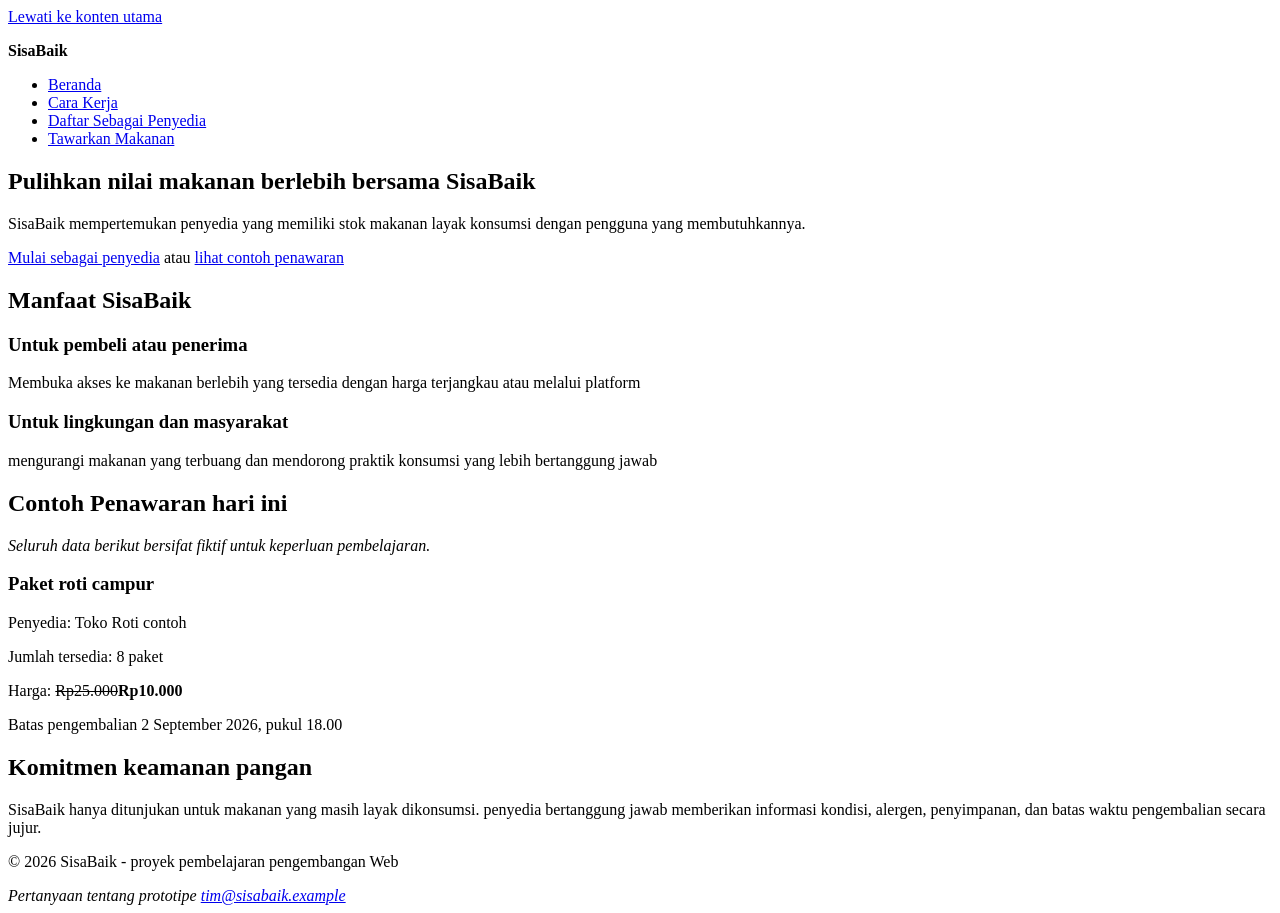
==== index.html @ 1ddc8b2d "feat: add semantic SisaBaik information page" ====
<!doctype html>
<html lang="id">
  <head>
    <meta charset="UTF-8" />
    <meta name="viewport" content="width=device-width, initial-scale=1.0" />
    <meta
      name="description"
      content="SisaBaik adalah platform yang menghubungkan masyarakat dengan pengelola sampah untuk memudahkan pengelolaan sampah dan mendukung keberlanjutan lingkungan."
    />
    <title>Beranda | SisaBaik</title>
    <head>
      <body>
        <a href="#konten-utama">Lewati ke konten utama</a>

        <header>
          <p><strong>SisaBaik</strong></p>
          <nav aria-label="Navigasi utama">
            <ul>
              <li><a href="index.html" aria-current="page">Beranda</a></li>
              <li><a href="#cara-kerja">Cara Kerja</a></li>
              <li>
                <a href="daftar-penyedia.html">Daftar Sebagai Penyedia</a>
              </li>
              <li><a href="tawarkan-makanan.html">Tawarkan Makanan</a></li>
            </ul>
          </nav>
        </header>

        <main id="konten-utama" tabindex="-1">
          <section aria-labelledby="judul-utama">
            <h1 id="judul-utama">
              Pulihkan nilai makanan berlebih bersama SisaBaik
            </h1>
            <p>
              SisaBaik mempertemukan penyedia yang memiliki stok makanan layak
              konsumsi dengan pengguna yang membutuhkannya.
            </p>
          </section>
        </main>
      </body>
    </head>
  </head>
</html>

<p>
    <a href="daftar-penyedia.html">Mulai sebagai penyedia</a>
    atau
    <a href="#penawaran-contoh">lihat contoh penawaran</a> 
</p>
</section>

<section aria-labelledby="judul-manfaat">
    <h2 id="judul-manfaat">Manfaat SisaBaik</h2>

    <article>
        <h3>Untuk pembeli atau penerima</h3>
        <p> Membuka akses ke makanan berlebih yang tersedia dengan harga terjangkau atau melalui platform</p>

    </article>
</section>


</p>    
</article>

<article>
    <h3>Untuk lingkungan dan masyarakat </h3>
    <p>mengurangi makanan yang terbuang dan mendorong praktik konsumsi yang lebih bertanggung jawab</p>
</article>
</section>

<section id ="penawaran contoh " aria-labelledby="judul-penawaran">
    <h2 id="judul-penawaran">Contoh Penawaran hari ini</h2>
    <p><em> Seluruh data berikut bersifat fiktif untuk keperluan pembelajaran.</em></p>

    <article>
        <h3>Paket roti campur</h3>
        <p>Penyedia: Toko Roti contoh</p>
        <p>Jumlah tersedia:<data value="8"> 8 paket</data></p>
        <p>Harga: <del>Rp25.000</del><strong>Rp10.000</strong></p>
        <p>
            Batas pengembalian
            <time datetime="2026-09-02T18:00:00+07:00">2 September 2026, pukul 18.00</time>
        </p>
        </article>
        </section>

        <section aria-labelledby="judul-keamanan">
            <h2 id="judul-keamanan">Komitmen keamanan pangan</h2>
            <p> SisaBaik hanya ditunjukan untuk makanan yang masih layak dikonsumsi.
                penyedia bertanggung jawab memberikan informasi kondisi, alergen, penyimpanan, dan batas waktu pengembalian secara jujur.
            </p>
        </section>
        </main>

        <footer>
            <p>&copy; 2026 SisaBaik - proyek pembelajaran pengembangan Web</p>
            <address>
                Pertanyaan tentang prototipe
                <a href="mailto:tim@sisabaik.example">tim@sisabaik.example</a>
            </address>
        </footer>
        </body>
        </html>
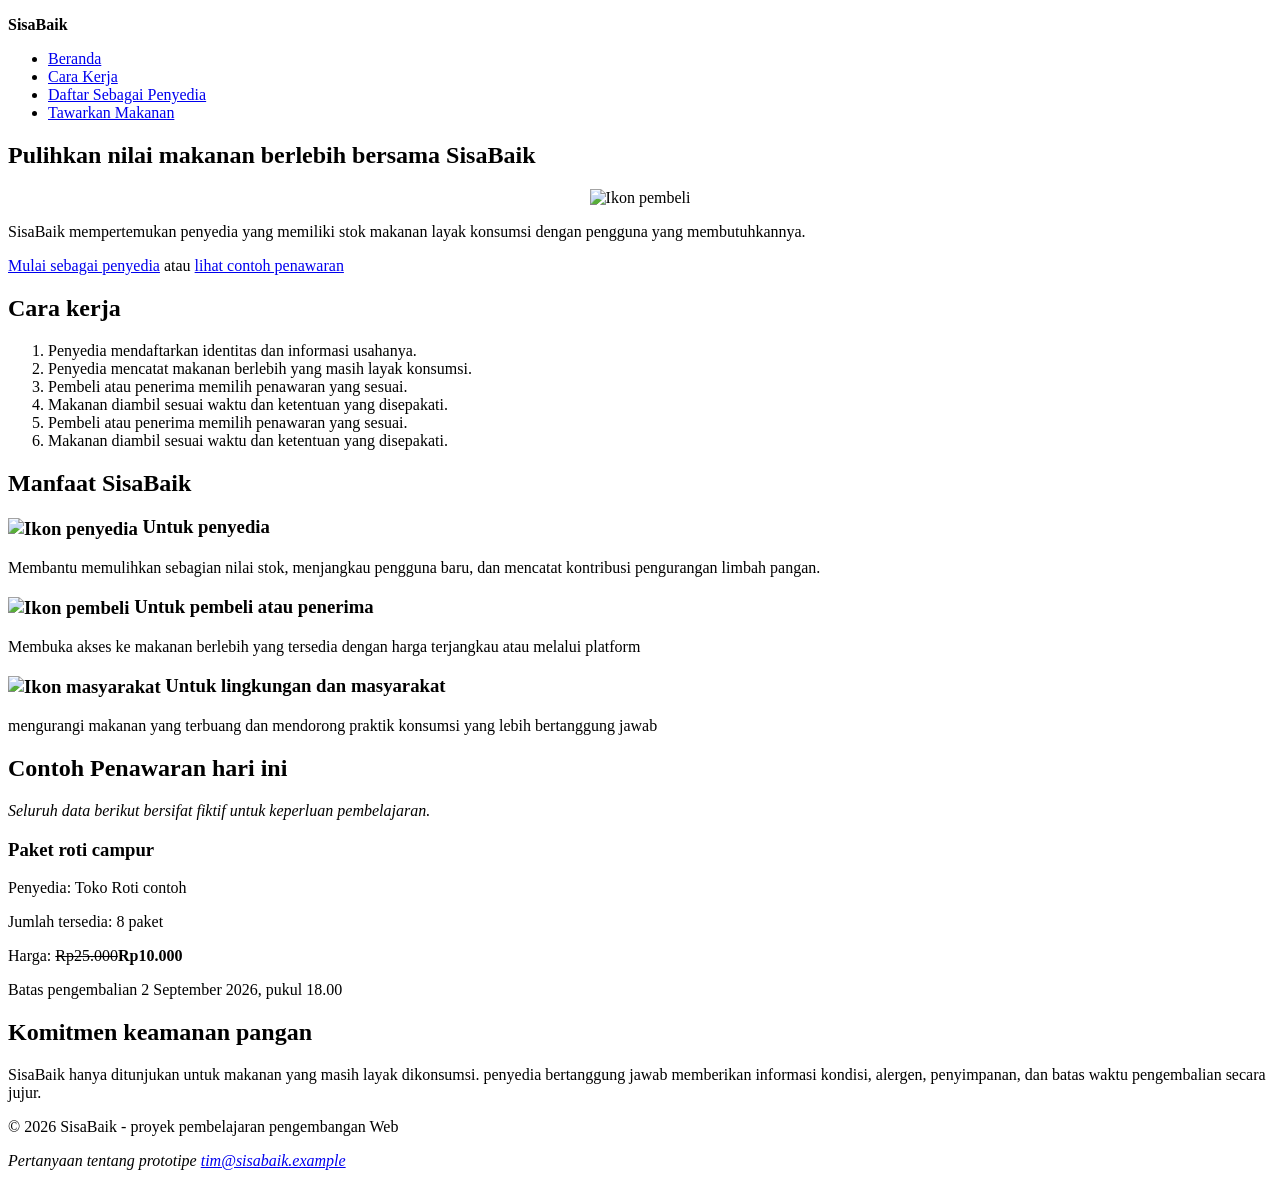
==== commit 4bbb1a5d: "feat: add responsive Sisabaik Visual System" ====
--- a/index.html
+++ b/index.html
@@ -1,106 +1,157 @@
-<!doctype html>
-<html lang="id">
-  <head>
-    <meta charset="UTF-8" />
-    <meta name="viewport" content="width=device-width, initial-scale=1.0" />
-    <meta
-      name="description"
-      content="SisaBaik adalah platform yang menghubungkan masyarakat dengan pengelola sampah untuk memudahkan pengelolaan sampah dan mendukung keberlanjutan lingkungan."
-    />
-    <title>Beranda | SisaBaik</title>
-    <head>
-      <body>
-        <a href="#konten-utama">Lewati ke konten utama</a>
+<!DOCTYPE html>
+<html lang="en">
+<head>
+  <meta charset="UTF-8">
+  <meta name="viewport" content="width=device-width, initial-scale=1.0">
+  <title>Document</title>
+</head>
 
-        <header>
-          <p><strong>SisaBaik</strong></p>
-          <nav aria-label="Navigasi utama">
-            <ul>
-              <li><a href="index.html" aria-current="page">Beranda</a></li>
-              <li><a href="#cara-kerja">Cara Kerja</a></li>
-              <li>
-                <a href="daftar-penyedia.html">Daftar Sebagai Penyedia</a>
-              </li>
-              <li><a href="tawarkan-makanan.html">Tawarkan Makanan</a></li>
-            </ul>
-          </nav>
-        </header>
+<body>
+<header>
+      <p><strong>SisaBaik</strong></p>
+      <nav aria-label="Navigasi utama">
+        <ul>
+          <li><a href="index.html" aria-current="page">Beranda</a></li>
+          <li><a href="#cara-kerja">Cara Kerja</a></li>
+          <li>
+            <a href="daftar-penyedia.html">Daftar Sebagai Penyedia</a>
+          </li>
+          <li><a href="tawarkan-makanan.html">Tawarkan Makanan</a></li>
+        </ul>
+      </nav>
+    </header>
 
-        <main id="konten-utama" tabindex="-1">
-          <section aria-labelledby="judul-utama">
-            <h1 id="judul-utama">
-              Pulihkan nilai makanan berlebih bersama SisaBaik
-            </h1>
-            <p>
-              SisaBaik mempertemukan penyedia yang memiliki stok makanan layak
-              konsumsi dengan pengguna yang membutuhkannya.
-            </p>
-          </section>
-        </main>
-      </body>
-    </head>
-  </head>
+    <main id="konten-utama" tabindex="-1">
+      <section aria-labelledby="judul-utama">
+        <h1 id="judul-utama">
+          Pulihkan nilai makanan berlebih bersama SisaBaik
+        </h1>
+        <div style="text-align: center;">
+          <img
+            src="images/brans-sisabaik.png"
+            alt="Ikon pembeli"
+            width="400"
+            height="200"
+            >
+          </div>
+
+        <p>
+          SisaBaik mempertemukan penyedia yang memiliki stok makanan layak
+          konsumsi dengan pengguna yang membutuhkannya.
+        </p>
+      </section>
+
+      <p>
+        <a href="daftar-penyedia.html">Mulai sebagai penyedia</a>
+        atau
+        <a href="#penawaran-contoh">lihat contoh penawaran</a>
+      </p>
+
+      <section id="cara-kerja" aria-labelledby="judul-cara-kerja">
+        <h2 id="judul-cara-kerja">Cara kerja</h2>
+        <ol>
+          <li>Penyedia mendaftarkan identitas dan informasi usahanya.</li>
+          <li>Penyedia mencatat makanan berlebih yang masih layak konsumsi.</li>
+          <li>Pembeli atau penerima memilih penawaran yang sesuai.</li>
+          <li>Makanan diambil sesuai waktu dan ketentuan yang disepakati.</li>
+          <li>Pembeli atau penerima memilih penawaran yang sesuai.</li>
+          <li>Makanan diambil sesuai waktu dan ketentuan yang disepakati.</li>
+        </ol>
+      </section>
+
+      <section aria-labelledby="judul-manfaat">
+        <h2 id="judul-manfaat">Manfaat SisaBaik</h2>
+        <article>
+          <h3>
+            <img
+              src="images/penyedia.png"
+              alt="Ikon penyedia"
+              width="30"
+              height="30"
+              style="vertical-align: middle"
+            >
+            Untuk penyedia
+          </h3>
+          <p>
+            Membantu memulihkan sebagian nilai stok, menjangkau pengguna baru,
+            dan mencatat kontribusi pengurangan limbah pangan.
+          </p>
+        </article>
+
+        <article>
+          <h3>
+            <img
+              src="images/penyedia-pembeli.png"
+              alt="Ikon pembeli"
+              width="30"
+              height="30"
+              style="vertical-align: middle"
+            >
+            Untuk pembeli atau penerima
+          </h3>
+          <p>
+            Membuka akses ke makanan berlebih yang tersedia dengan harga
+            terjangkau atau melalui platform
+          </p>
+        </article>
+
+        <article>
+          <h3>
+            <img
+              src="images/icon-masyarakat.png"
+              alt="Ikon masyarakat"
+              width="30"
+              height="30"
+              style="vertical-align: middle"
+            >
+            Untuk lingkungan dan masyarakat
+          </h3>
+          <p>
+            mengurangi makanan yang terbuang dan mendorong praktik konsumsi yang
+            lebih bertanggung jawab
+          </p>
+        </article>
+      </section>
+
+      <section id="penawaran-contoh" aria-labelledby="judul-penawaran">
+        <h2 id="judul-penawaran">Contoh Penawaran hari ini</h2>
+        <p>
+          <em>
+            Seluruh data berikut bersifat fiktif untuk keperluan
+            pembelajaran.</em
+          >
+        </p>
+
+        <article>
+          <h3>Paket roti campur</h3>
+          <p>Penyedia: Toko Roti contoh</p>
+          <p>Jumlah tersedia:<data value="8"> 8 paket</data></p>
+          <p>Harga: <del>Rp25.000</del><strong>Rp10.000</strong></p>
+          <p>
+            Batas pengembalian
+            <time datetime="2026-09-02T18:00:00+07:00"
+              >2 September 2026, pukul 18.00</time
+            >
+          </p>
+        </article>
+      </section>
+
+      <section aria-labelledby="judul-keamanan">
+        <h2 id="judul-keamanan">Komitmen keamanan pangan</h2>
+        <p>
+          SisaBaik hanya ditunjukan untuk makanan yang masih layak dikonsumsi.
+          penyedia bertanggung jawab memberikan informasi kondisi, alergen,
+          penyimpanan, dan batas waktu pengembalian secara jujur.
+        </p>
+      </section>
+    </main>
+
+    <footer>
+      <p>&copy; 2026 SisaBaik - proyek pembelajaran pengembangan Web</p>
+      <address>
+        Pertanyaan tentang prototipe
+        <a href="mailto:tim@sisabaik.example">tim@sisabaik.example</a>
+      </address>
+    </footer>
+  </body>
 </html>
-
-<p>
-    <a href="daftar-penyedia.html">Mulai sebagai penyedia</a>
-    atau
-    <a href="#penawaran-contoh">lihat contoh penawaran</a> 
-</p>
-</section>
-
-<section aria-labelledby="judul-manfaat">
-    <h2 id="judul-manfaat">Manfaat SisaBaik</h2>
-
-    <article>
-        <h3>Untuk pembeli atau penerima</h3>
-        <p> Membuka akses ke makanan berlebih yang tersedia dengan harga terjangkau atau melalui platform</p>
-
-    </article>
-</section>
-
-
-</p>    
-</article>
-
-<article>
-    <h3>Untuk lingkungan dan masyarakat </h3>
-    <p>mengurangi makanan yang terbuang dan mendorong praktik konsumsi yang lebih bertanggung jawab</p>
-</article>
-</section>
-
-<section id ="penawaran contoh " aria-labelledby="judul-penawaran">
-    <h2 id="judul-penawaran">Contoh Penawaran hari ini</h2>
-    <p><em> Seluruh data berikut bersifat fiktif untuk keperluan pembelajaran.</em></p>
-
-    <article>
-        <h3>Paket roti campur</h3>
-        <p>Penyedia: Toko Roti contoh</p>
-        <p>Jumlah tersedia:<data value="8"> 8 paket</data></p>
-        <p>Harga: <del>Rp25.000</del><strong>Rp10.000</strong></p>
-        <p>
-            Batas pengembalian
-            <time datetime="2026-09-02T18:00:00+07:00">2 September 2026, pukul 18.00</time>
-        </p>
-        </article>
-        </section>
-
-        <section aria-labelledby="judul-keamanan">
-            <h2 id="judul-keamanan">Komitmen keamanan pangan</h2>
-            <p> SisaBaik hanya ditunjukan untuk makanan yang masih layak dikonsumsi.
-                penyedia bertanggung jawab memberikan informasi kondisi, alergen, penyimpanan, dan batas waktu pengembalian secara jujur.
-            </p>
-        </section>
-        </main>
-
-        <footer>
-            <p>&copy; 2026 SisaBaik - proyek pembelajaran pengembangan Web</p>
-            <address>
-                Pertanyaan tentang prototipe
-                <a href="mailto:tim@sisabaik.example">tim@sisabaik.example</a>
-            </address>
-        </footer>
-        </body>
-        </html>
-        
-       
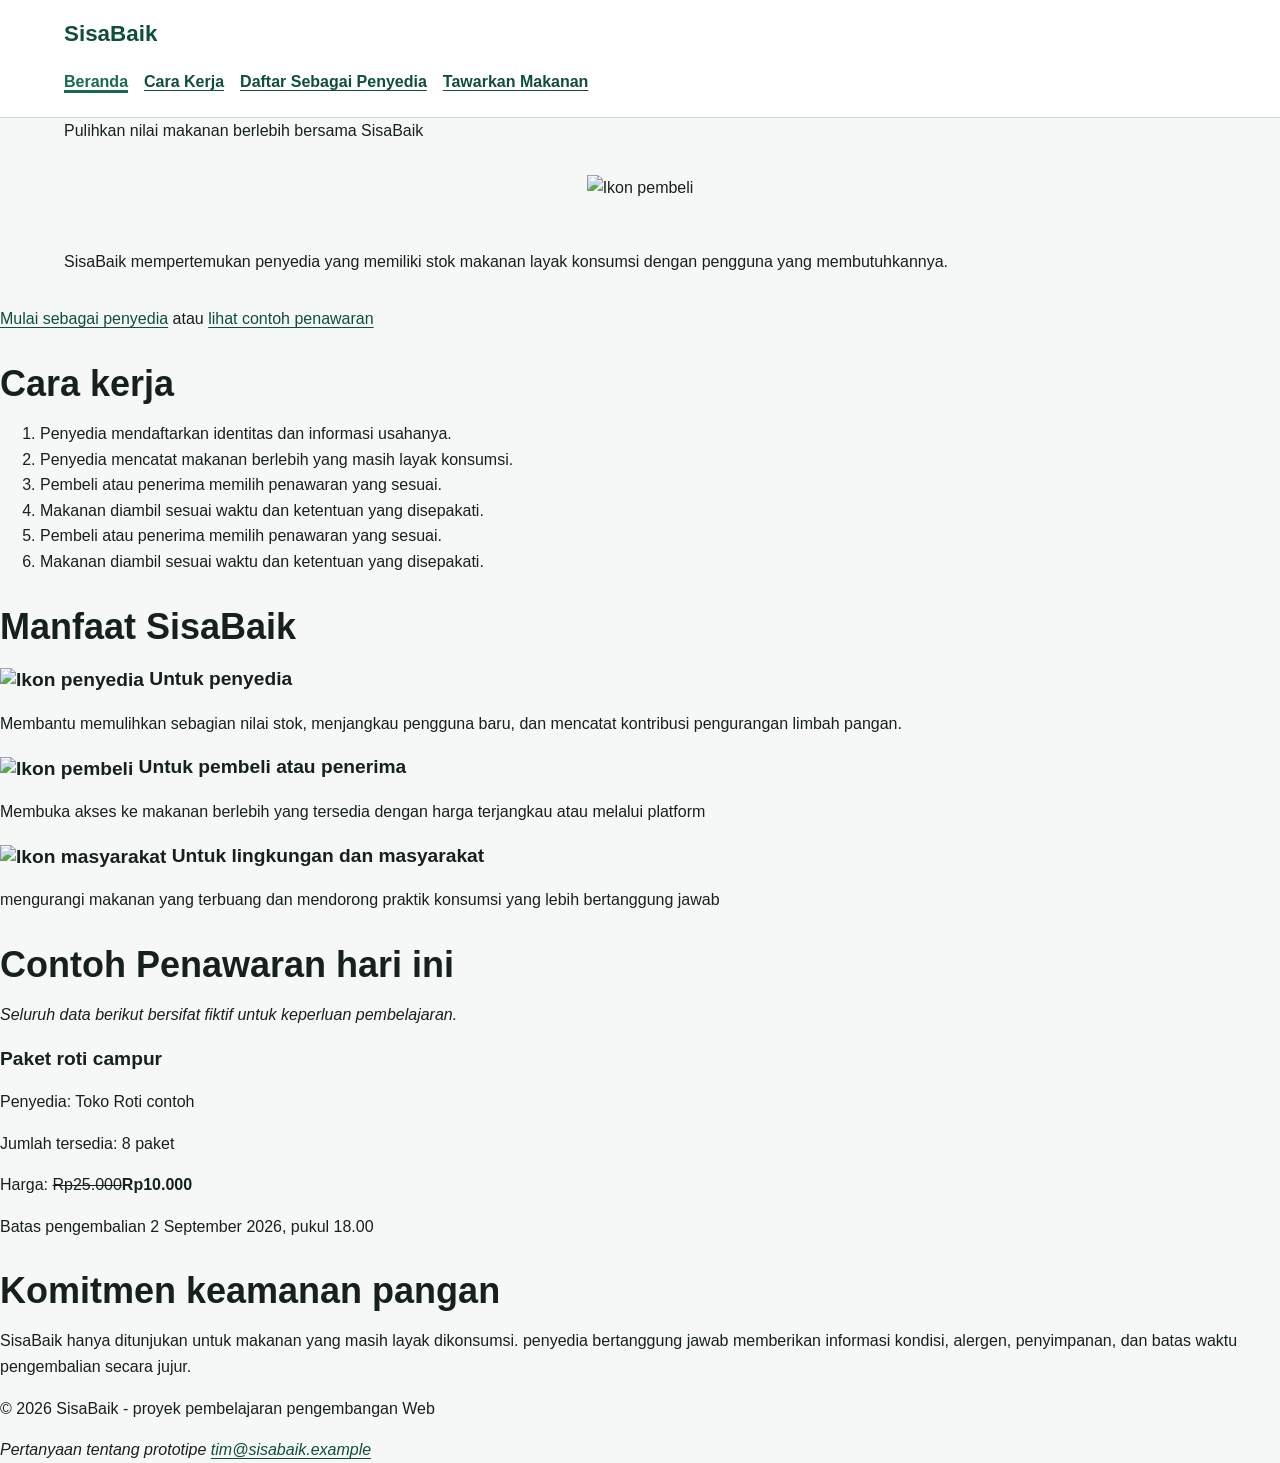
==== commit 87d0e476: "style: apply responsive layout to SisaBaik pages" ====
--- a/index.html
+++ b/index.html
@@ -4,28 +4,37 @@
   <meta charset="UTF-8">
   <meta name="viewport" content="width=device-width, initial-scale=1.0">
   <title>Document</title>
+  <link rel="stylesheet" href="styles.css">
 </head>
 
 <body>
-<header>
-      <p><strong>SisaBaik</strong></p>
+  <a class="skip-link" href="#konten-utama">lewati ke konten utama</a>
+
+<header class="site-header">
+      <div class="container header-layout">
+        <p class="brand">SisaBaik</p>
       <nav aria-label="Navigasi utama">
-        <ul>
+        <ul class="nav-list">
           <li><a href="index.html" aria-current="page">Beranda</a></li>
           <li><a href="#cara-kerja">Cara Kerja</a></li>
-          <li>
-            <a href="daftar-penyedia.html">Daftar Sebagai Penyedia</a>
-          </li>
+          <li> <a href="daftar-penyedia.html">Daftar Sebagai Penyedia</a></li>
           <li><a href="tawarkan-makanan.html">Tawarkan Makanan</a></li>
         </ul>
       </nav>
+      </div>
     </header>
 
     <main id="konten-utama" tabindex="-1">
-      <section aria-labelledby="judul-utama">
-        <h1 id="judul-utama">
+      <section calss="hero" aria-labelledby="judul-utama">
+        <div class="container hero-layout">
           Pulihkan nilai makanan berlebih bersama SisaBaik
         </h1>
+
+
+
+
+
+        
         <div style="text-align: center;">
           <img
             src="images/brans-sisabaik.png"
--- a/styles.css
+++ b/styles.css
@@ -0,0 +1,174 @@
+:root{
+    --color-primary: #176b4d;
+    --color-primary-dark: #0f4f39;
+    --color-primary-soft: #e8f5ef;
+    --color-accent: #f2b84b;
+    --color-text: #17211b;
+    --color-muted: #52615a;
+    --color-surface: #ffffff;
+    --color-background: #f5f8f6;
+    --color-border: #cbd8d1;
+    --color-danger: #a52a2a;
+    --shadow-card: 0 0.5rem 1.5rem rgb(23 33 27 / 10%);
+    --radius-small: 0.5rem;
+    --radius-medium: 0.9rem;
+    --radius-large: 1.4rem;
+    --content-width: 72rem;
+
+}
+
+*,
+*::before
+*::after{
+    box-sizing: border-box;
+}
+
+html{
+    scroll-behavior: smooth;
+}
+
+body{
+    margin: 0;
+    background: var(--color-background);
+    color: var(--color-text);
+    font-family: arial, helvetica, sans-serif;
+    font-size: 1rem;
+    line-height: 1.6;
+
+}
+
+h1,
+h2,
+h3{
+    line-height: 1.2;
+}
+
+h1{
+    max-width: 18ch;
+    margin-block-end: 1rem;
+    font-size: clamp(2rem, 7vw, 3.75rem);
+}
+
+h2{
+    margin-block-end: 1rem;
+    font-size: clamp(1.5rem, 4vw, 2.25rem);
+}
+
+h3{
+    margin-block-end: 0.6rm;
+    font-size: 1.2rem;
+}
+
+a{
+    color: var(--color-primary-dark);
+    text-underline-offset: 0.2em;
+}
+
+a:hover{
+    text-decoration-thickness: 0.18em;
+}
+:focus-visible{
+    outline: 0.2rem solid var(--color-accent);
+    outline-offset: 0.2rem;
+}
+.skip-link{
+    position: absolute;
+    inset-block-start: 0.5rem;
+    inset-inline-start: 0.5rem;
+    z-index: 100;
+    padding: 0.7rem 1rem;
+    border-radius: var(--radus-small);
+    background: var(--color-text);
+    color: var(--color-surface);
+    transform: translateY(-180%);
+}
+
+.skip-link:fokus{
+    transform: rotateY(0);
+}
+
+.container{
+    width: min(100% - 2rem, var(--content-width));
+    margin-inline: auto;
+}
+
+.site-header{
+    background: var(--color-surface);
+    border-block-end: 0.0625rem solid var(--color-border);
+}
+
+.header-layout{
+    display: flex;
+    flex-direction: column;
+    gap: 0.75rem;
+    padding-block: 1rem;
+}
+
+.brand{
+    margin: 0;
+    color: var(--color-primary-dark);
+    font-size: 1.4rem;
+    font-weight: 700;
+}
+
+.nav-list{
+    display: flex;
+    flex-wrap: wrap;
+    gap: 0.5rem 1rem;
+    margin: 0;
+    padding: 0;
+    list-style: none;
+}
+
+.nav-list a{
+    display: inline-block;
+    padding-block: 0.35rem;
+    font-weight: 700;
+}
+.nav-list a[aria-current="page"]{
+    color: var(--color-primary);
+    text-decoration-thickness: 0.2em;
+}
+
+.hero{
+    padding-block: clamp(3rem, 10vw, 7rem);
+    background: linear-gradient(135deg, rgb(232 245 239 / 95%), rgb(255 255 255 / 92%));
+}
+
+.hero-layout{
+    display: grid;
+    gap: 2rem;
+    align-items: center;
+}
+
+.eyebrow{
+    margin-block-end: 0.5rem;
+    color: var(--color-primary-dark);
+    font-weight: 700;
+    letter-spacing: 0.05em;
+    text-transform: uppercase;
+}
+
+.led{
+    max-width: 62ch;
+    color: var(--color-muted);
+    border: 0.0625rem solid var(--color-border);
+    border-radius: var(--radius-large);
+    background: var(--color-surface);
+    box-shadow: var(--shadow-card);
+}
+
+.hero-panel strong{
+    display: block;
+    color: var(--color-primary-dark);
+    font-size: 2rem;
+}
+
+.button-group
+.form-action{
+    display: flex;
+    flex-wrap: wrap;
+    gap: 0.75;
+}
+
+
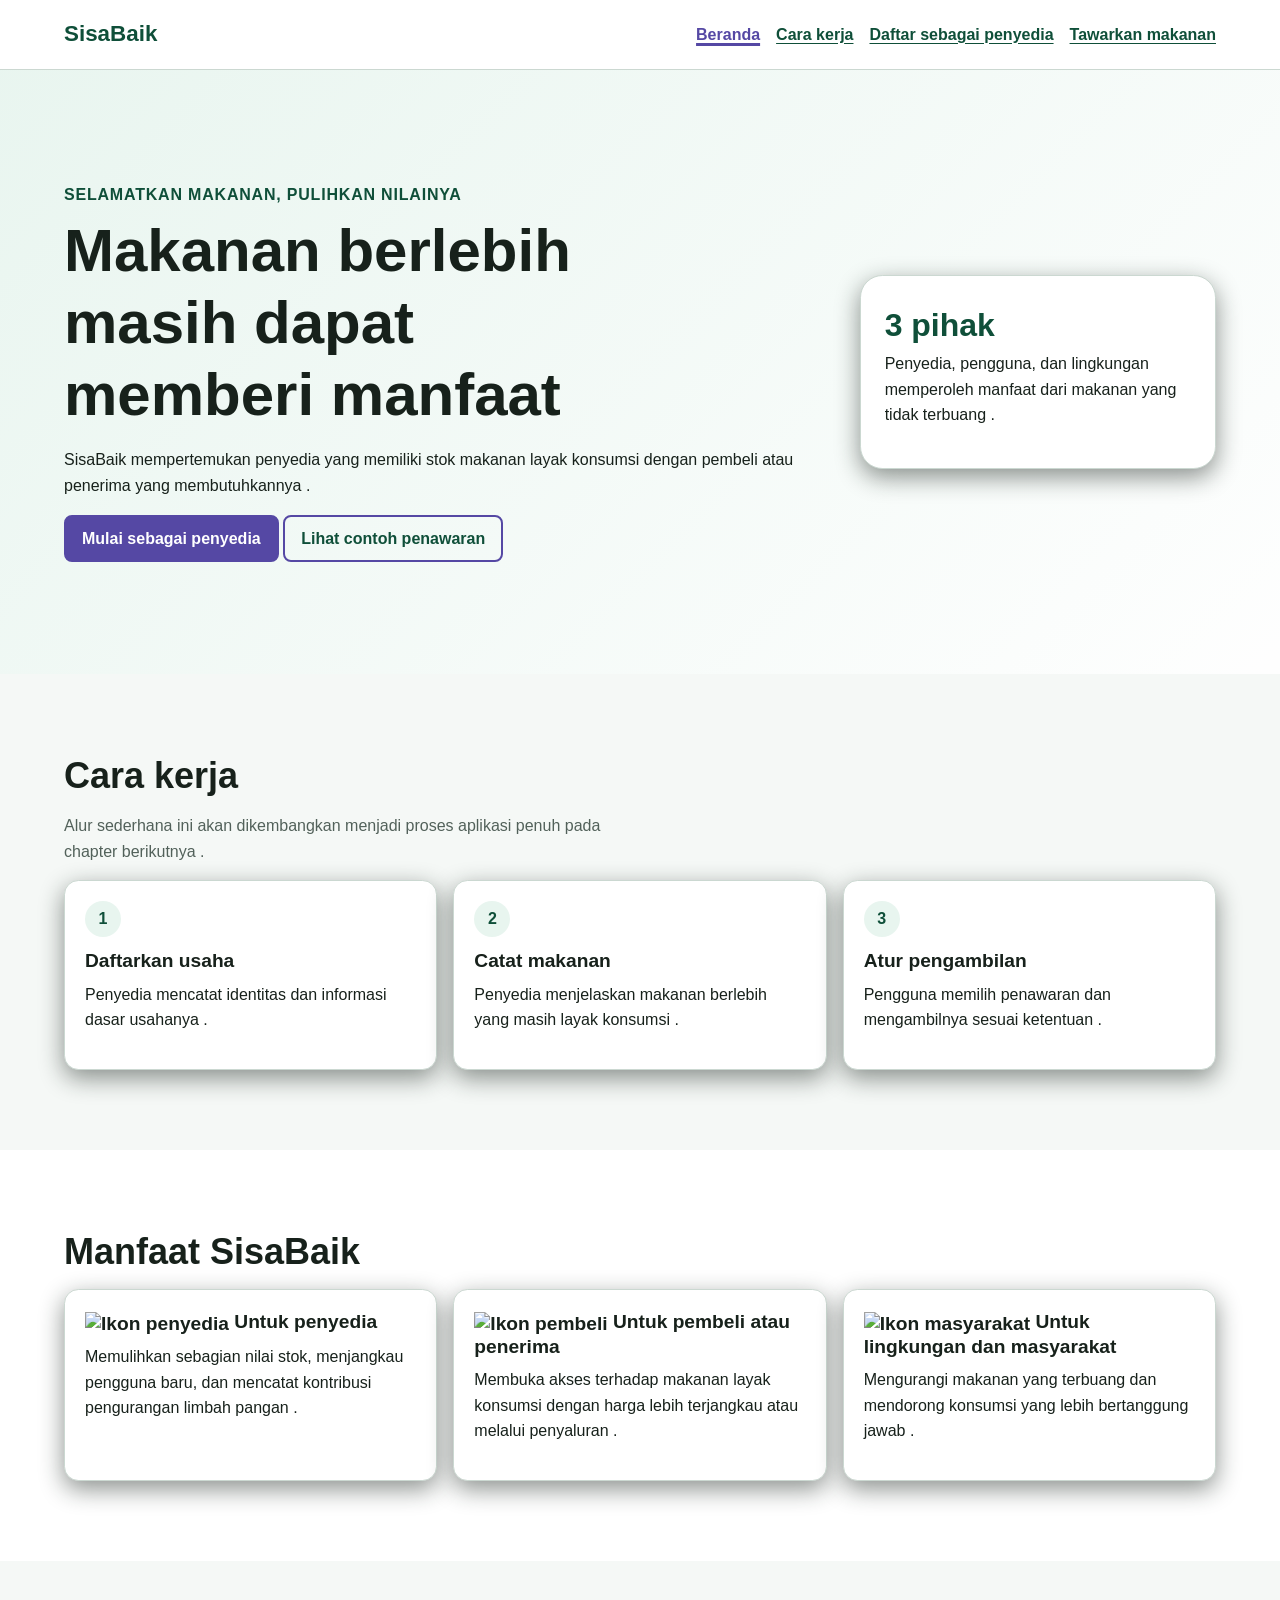
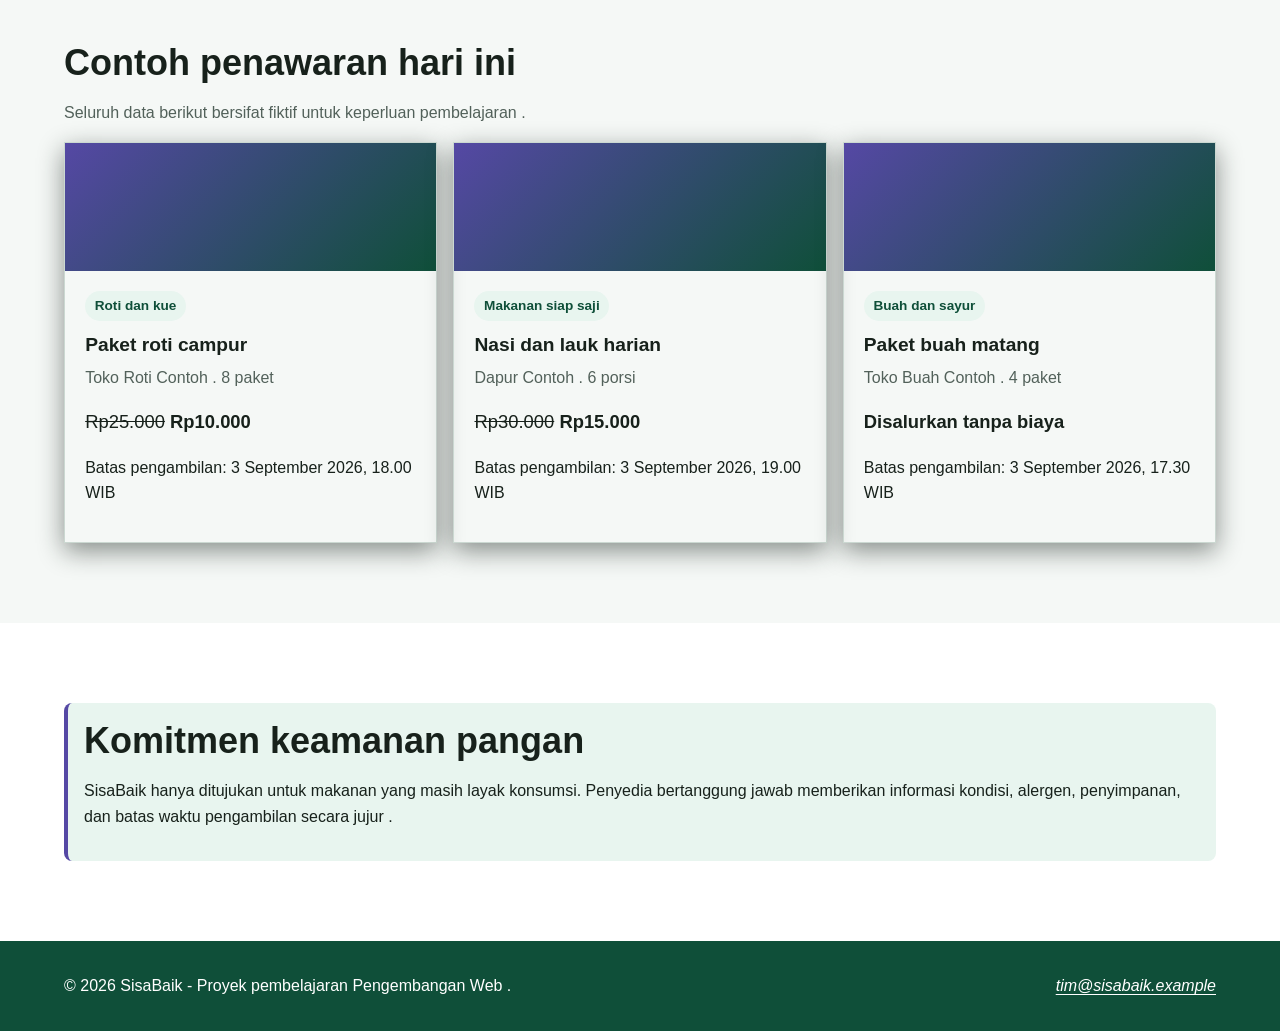
==== commit 0b3b4ef5: "commit hari ini" ====
--- a/index.html
+++ b/index.html
@@ -1,9 +1,11 @@
 <!DOCTYPE html>
-<html lang="en">
+<html lang="id">
 <head>
   <meta charset="UTF-8">
   <meta name="viewport" content="width=device-width, initial-scale=1.0">
-  <title>Document</title>
+  <meta name="description" content="SisaBaik membantu penyedia menawarkan makanan berlebih agar tetap bernilai,
+              terjangkau, dan tidak terbuang.">
+  <title>Beranda | SisaBaik</title>
   <link rel="stylesheet" href="styles.css">
 </head>
 
@@ -11,156 +13,176 @@
   <a class="skip-link" href="#konten-utama">lewati ke konten utama</a>
 
 <header class="site-header">
-      <div class="container header-layout">
-        <p class="brand">SisaBaik</p>
-      <nav aria-label="Navigasi utama">
-        <ul class="nav-list">
-          <li><a href="index.html" aria-current="page">Beranda</a></li>
-          <li><a href="#cara-kerja">Cara Kerja</a></li>
-          <li> <a href="daftar-penyedia.html">Daftar Sebagai Penyedia</a></li>
-          <li><a href="tawarkan-makanan.html">Tawarkan Makanan</a></li>
-        </ul>
-      </nav>
-      </div>
-    </header>
+  <div class="container header-layout">
+    <p class="brand">SisaBaik</p>
+    <nav aria-label="Navigasi utama">
+      <ul class="nav-list">
+      <li><a href="index.html" aria-current="page">Beranda</a></li>
+      <li><a href="#cara-kerja">Cara kerja</a></li>
+      <li><a href="daftar-penyedia.html">Daftar sebagai penyedia</a></li>
+      <li><a href="tawarkan-makanan.html">Tawarkan makanan</a></li>
+  </ul>
+</nav>
+</div>
+</header>
 
     <main id="konten-utama" tabindex="-1">
-      <section calss="hero" aria-labelledby="judul-utama">
+     <section class="hero" aria-labelledby="judul-utama">
         <div class="container hero-layout">
-          Pulihkan nilai makanan berlebih bersama SisaBaik
-        </h1>
+          <div>
+         <p class="eyebrow">Selamatkan makanan, pulihkan nilainya</p>
+          <h1 id="judul-utama">Makanan berlebih masih dapat memberi manfaat</h1>
+
+          <p class="lead">SisaBaik mempertemukan penyedia yang memiliki stok makanan layak konsumsi dengan pembeli
+              atau penerima yang membutuhkannya .</p>
+          <div class="button-group">
+          <a class="button" href="daftar-penyedia.html">Mulai sebagai penyedia</a>
+          <a class="button button-secondary" href="#penawaran-contoh">Lihat contoh penawaran</a>
+         
+    </div>
+  </div>
+   <aside class="hero-panel" aria-label="Ringkasan manfaat SisaBaik">
+      <strong> 3 pihak</strong>
+      <p>Penyedia, pengguna, dan lingkungan memperoleh manfaat dari makanan yang tidak terbuang .</p>
+    </aside>
+        </div>
+</section>
+
+<section class="section" id="cara-kerja" aria-labelledby="judul-cara-kerja">
+  <div class="container">
+    <h2 id="judul-cara-kerja">Cara kerja</h2>
+    <p class="section-intro">Alur sederhana ini akan dikembangkan menjadi proses aplikasi penuh pada chapter
+berikutnya .</p>
+    <div class="steps-grid">
+      <article class="card">
+      <span class="step-number" aria-hidden="true">1</span>
+      <h3>Daftarkan usaha</h3>
+      <p>Penyedia mencatat identitas dan informasi dasar usahanya .</p>
+</article>
+<article class="card">
+      <span class="step-number" aria-hidden="true">2</span>
+      <h3>Catat makanan</h3>
+      <p>Penyedia menjelaskan makanan berlebih yang masih layak konsumsi .</p>
+</article>
+<article class="card">
+      <span class="step-number" aria-hidden="true">3</span>
+      <h3>Atur pengambilan</h3>
+      <p>Pengguna memilih penawaran dan mengambilnya sesuai ketentuan .</p>
+      </article>
+    </div>
+  </div>
+</section>
+
+<section class="section section-alt" aria-labelledby="judul-manfaat">
+  <div class="container">
+    <h2 id="judul-manfaat">Manfaat SisaBaik</h2>
 
 
-
-
-
-        
-        <div style="text-align: center;">
-          <img
-            src="images/brans-sisabaik.png"
-            alt="Ikon pembeli"
-            width="400"
-            height="200"
-            >
-          </div>
-
-        <p>
-          SisaBaik mempertemukan penyedia yang memiliki stok makanan layak
-          konsumsi dengan pengguna yang membutuhkannya.
-        </p>
-      </section>
-
-      <p>
-        <a href="daftar-penyedia.html">Mulai sebagai penyedia</a>
-        atau
-        <a href="#penawaran-contoh">lihat contoh penawaran</a>
-      </p>
-
-      <section id="cara-kerja" aria-labelledby="judul-cara-kerja">
-        <h2 id="judul-cara-kerja">Cara kerja</h2>
-        <ol>
-          <li>Penyedia mendaftarkan identitas dan informasi usahanya.</li>
-          <li>Penyedia mencatat makanan berlebih yang masih layak konsumsi.</li>
-          <li>Pembeli atau penerima memilih penawaran yang sesuai.</li>
-          <li>Makanan diambil sesuai waktu dan ketentuan yang disepakati.</li>
-          <li>Pembeli atau penerima memilih penawaran yang sesuai.</li>
-          <li>Makanan diambil sesuai waktu dan ketentuan yang disepakati.</li>
-        </ol>
-      </section>
-
-      <section aria-labelledby="judul-manfaat">
-        <h2 id="judul-manfaat">Manfaat SisaBaik</h2>
-        <article>
-          <h3>
-            <img
+      
+  <div class="benefit-grid">
+    <article class="card">
+      <h3>
+           <img
               src="images/penyedia.png"
               alt="Ikon penyedia"
               width="30"
               height="30"
               style="vertical-align: middle"
             >
-            Untuk penyedia
-          </h3>
-          <p>
-            Membantu memulihkan sebagian nilai stok, menjangkau pengguna baru,
-            dan mencatat kontribusi pengurangan limbah pangan.
-          </p>
-        </article>
+        Untuk penyedia</h3>
+      <p>Memulihkan sebagian nilai stok, menjangkau pengguna baru, dan mencatat kontribusi pengurangan limbah
+         pangan .</p>
+    </article>
 
-        <article>
-          <h3>
-            <img
+    <article class="card">
+      <h3>
+        <img
               src="images/penyedia-pembeli.png"
               alt="Ikon pembeli"
               width="30"
               height="30"
               style="vertical-align: middle"
             >
-            Untuk pembeli atau penerima
-          </h3>
-          <p>
-            Membuka akses ke makanan berlebih yang tersedia dengan harga
-            terjangkau atau melalui platform
-          </p>
-        </article>
+        Untuk pembeli atau penerima</h3>
+      <p>Membuka akses terhadap makanan layak konsumsi dengan harga lebih terjangkau atau melalui
+          penyaluran .</p>
+    </article>
 
-        <article>
-          <h3>
-            <img
+    <article class="card">
+      <h3>
+          <img
               src="images/icon-masyarakat.png"
               alt="Ikon masyarakat"
               width="30"
               height="30"
               style="vertical-align: middle"
             >
-            Untuk lingkungan dan masyarakat
-          </h3>
-          <p>
-            mengurangi makanan yang terbuang dan mendorong praktik konsumsi yang
-            lebih bertanggung jawab
-          </p>
-        </article>
-      </section>
+        Untuk lingkungan dan masyarakat</h3>
+      <p>Mengurangi makanan yang terbuang dan mendorong konsumsi yang lebih bertanggung jawab .</p>
+    </article>
+    </div>
+  </div>
+</section>
 
-      <section id="penawaran-contoh" aria-labelledby="judul-penawaran">
-        <h2 id="judul-penawaran">Contoh Penawaran hari ini</h2>
-        <p>
-          <em>
-            Seluruh data berikut bersifat fiktif untuk keperluan
-            pembelajaran.</em
-          >
-        </p>
+<section class="section" id="penawaran-contoh" aria-labelledby="judul-penawaran">
+  <div class="container">
+    <h2 id="judul-penawaran">Contoh penawaran hari ini</h2>
+    <p class="section-intro">Seluruh data berikut bersifat fiktif untuk keperluan pembelajaran .</p>
+    <div class="offer-grid">
+      <article class="offer-card">
+        <div class="offer-card_visual" aria-hidden="true"></div>
+        <div class="offer-card_content">
+          <span class="badge">Roti dan kue</span>
+          <h3>Paket roti campur</h3>
+          <p class="offer-card_meta">Toko Roti Contoh . <data value="8">8 paket</data></p>
+          <p class="offer-card_price"><del>Rp25.000</del> <strong>Rp10.000</strong></p>
+          <p>Batas pengambilan: <time datetime="2026-09-03T18:00:00+07:00">3 September 2026, 18.00
+          WIB</time></p>
+          </div>
+</article>
+<article class="offer-card">
+  <div class="offer-card_visual" aria-hidden="true"></div>
+  <div class="offer-card_content">
+    <span class="badge">Makanan siap saji</span>
+    <h3>Nasi dan lauk harian</h3>
+    <p class="offer-card_meta">Dapur Contoh . <data value="6">6 porsi</data></p>
+    <p class="offer-card_price"><del>Rp30.000</del> <strong>Rp15.000</strong></p>
+    <p>Batas pengambilan: <time datetime="2026-09-03T19:00:00+07:00">3 September 2026, 19.00
+    WIB</time></p>
+  </div>
+</article>
+<article class="offer-card">
+  <div class="offer-card_visual" aria-hidden="true"></div>
+  <div class="offer-card_content">
+    <span class="badge">Buah dan sayur</span>
+    <h3>Paket buah matang</h3>
+    <p class="offer-card_meta">Toko Buah Contoh . <data value="4">4 paket</data></p>
+    <p class="offer-card_price"><strong>Disalurkan tanpa biaya</strong></p>
+    <p>Batas pengambilan: <time datetime="2026-09-03T17:30:00+07:00">3 September 2026, 17.30
+    WIB</time></p>
+    </div>
+</article>
+</div>
+</div>
+</section>
 
-        <article>
-          <h3>Paket roti campur</h3>
-          <p>Penyedia: Toko Roti contoh</p>
-          <p>Jumlah tersedia:<data value="8"> 8 paket</data></p>
-          <p>Harga: <del>Rp25.000</del><strong>Rp10.000</strong></p>
-          <p>
-            Batas pengembalian
-            <time datetime="2026-09-02T18:00:00+07:00"
-              >2 September 2026, pukul 18.00</time
-            >
-          </p>
-        </article>
-      </section>
+<section class="section section-alt" aria-labelledby="judul-keamanan">
+  <div class="container">
+    <div class="notice">
+      <h2 id="judul-keamanan">Komitmen keamanan pangan</h2>
+      <p>SisaBaik hanya ditujukan untuk makanan yang masih layak konsumsi. Penyedia bertanggung jawab memberikan
+      informasi kondisi, alergen, penyimpanan, dan batas waktu pengambilan secara jujur .</p>
+</div>
+</div>
+</section>
+</main>
 
-      <section aria-labelledby="judul-keamanan">
-        <h2 id="judul-keamanan">Komitmen keamanan pangan</h2>
-        <p>
-          SisaBaik hanya ditunjukan untuk makanan yang masih layak dikonsumsi.
-          penyedia bertanggung jawab memberikan informasi kondisi, alergen,
-          penyimpanan, dan batas waktu pengembalian secara jujur.
-        </p>
-      </section>
-    </main>
-
-    <footer>
-      <p>&copy; 2026 SisaBaik - proyek pembelajaran pengembangan Web</p>
-      <address>
-        Pertanyaan tentang prototipe
-        <a href="mailto:tim@sisabaik.example">tim@sisabaik.example</a>
-      </address>
-    </footer>
-  </body>
+<footer class="site-footer">
+  <div class="container footer-layout">
+    <p>&copy; 2026 SisaBaik - Proyek pembelajaran Pengembangan Web .</p>
+    <address><a href="mailto:tim@sisabaik.example">tim@sisabaik.example</a>
+    </address>
+  </div>
+</footer>
+</body>
 </html>
--- a/styles.css
+++ b/styles.css
@@ -1,5 +1,5 @@
 :root{
-    --color-primary: #176b4d;
+    --color-primary: #5548a4;
     --color-primary-dark: #0f4f39;
     --color-primary-soft: #e8f5ef;
     --color-accent: #f2b84b;
@@ -9,7 +9,7 @@
     --color-background: #f5f8f6;
     --color-border: #cbd8d1;
     --color-danger: #a52a2a;
-    --shadow-card: 0 0.5rem 1.5rem rgb(23 33 27 / 10%);
+    --shadow-card: 0 0.5rem 1.5rem rgba(22, 33, 27, 0.493);
     --radius-small: 0.5rem;
     --radius-medium: 0.9rem;
     --radius-large: 1.4rem;
@@ -36,6 +36,12 @@
     line-height: 1.6;
 
 }
+h1,
+h2,
+h3,
+p{
+    margin-block-start: 0;
+}
 
 h1,
 h2,
@@ -55,7 +61,7 @@
 }
 
 h3{
-    margin-block-end: 0.6rm;
+    margin-block-end: 0.6rem;
     font-size: 1.2rem;
 }
 
@@ -83,8 +89,8 @@
     transform: translateY(-180%);
 }
 
-.skip-link:fokus{
-    transform: rotateY(0);
+.skip-link:focus{
+    transform: translate(0);
 }
 
 .container{
@@ -149,7 +155,7 @@
     text-transform: uppercase;
 }
 
-.led{
+.laed{
     max-width: 62ch;
     color: var(--color-muted);
     border: 0.0625rem solid var(--color-border);
@@ -158,6 +164,14 @@
     box-shadow: var(--shadow-card);
 }
 
+.hero-panel{
+    padding: 1.5rem;
+    border: 0.0625rem solid var(--color-border);
+    border-radius: var(--radius-large);
+    background: var(--color-surface);
+    box-shadow: var(--shadow-card);
+}   
+
 .hero-panel strong{
     display: block;
     color: var(--color-primary-dark);
@@ -168,7 +182,244 @@
 .form-action{
     display: flex;
     flex-wrap: wrap;
-    gap: 0.75;
-}
-
-
+    gap: 0.75rem;
+    align-items: center;
+}
+
+.button{
+    display: inline-block;
+    padding: 0.75rem 1rem;
+    border: 0.125rem solid var(--color-primary);
+    border-radius: var(--radius-small);
+    background: var(--color-primary);
+    color: var(--color-surface);
+    font: inherit;
+    font-weight: 700;
+    line-height: 1.2;
+    text-decoration: none;
+    cursor: pointer;
+}
+.button:hover{
+    background: var(--color-primary-dark);
+    color: var(--color-primary-dark);
+}
+
+.button-secondary{
+    background: transparent;
+    color: var(--color-primary-dark);
+}
+
+.section{
+    padding-block: clamp(2.5rem, 7vw, 5rem);
+}
+
+.section-alt{
+    background: var(--color-surface);
+}
+
+.section-intro{
+    max-width: 65ch;
+    color: var(--color-muted);
+}
+
+.steps-grid,
+.benefit-grid,
+.offer-grid{
+    display: grid;
+    grid-template-columns: 1fr;
+    gap: 1rem;
+}
+
+.card{
+    padding: 1.25rem;
+    border: 0.0625rem solid var(--color-border);
+    border-radius: var(--radius-medium);
+    background: var(--color-surface);
+    box-shadow: var(--shadow-card);
+}
+
+.step-number{
+    display: inline-grid;
+    width: 2.25rem;
+    height: 2.25rem;
+    margin-block-end: 0.75rem;
+    place-items: center;
+    border-radius: 50%;
+    background: var(--color-primary-soft);
+    color: var(--color-primary-dark);
+    font-weight: 700;
+}
+
+.offer-card{
+    display: flex;
+    flex-direction: column;
+    overflow: hidden;
+    border: 0.0625rem solid var(--color-border);
+    border-radius: var(--color-surface);
+    box-shadow: var(--shadow-card);
+}
+
+.offer-card_visual{
+    min-height: 8rem;
+    background: linear-gradient(135deg, var(--color-primary), var(--color-primary-dark));
+}
+
+.offer-card_content{
+    display: flex;
+    flex: 1;
+    flex-direction: column;
+    padding: 1.26rem;
+}
+
+.offer-card_meta{
+    color: var(--color-muted);
+}
+
+.offer-card_price{
+    margin-block-start: auto;
+    font-size: 1.15rem;
+}
+
+.badge{
+    display: inline-block;
+    width: fit-content;
+    margin-block-end: 0.75rem;
+    padding: 0.25rem 0.6rem;
+    border-radius: 999px;
+    background: var(--color-primary-soft);
+    color: var(--color-primary-dark);
+    font-size: 0.85rem;
+    font-weight: 700;
+}
+
+.notice{
+    padding: 1rem;
+    border-inline-start: 0.3rem solid var(--color-primary);
+    border-radius: var(--radius-small);
+    background: var(--color-primary-soft);
+}
+
+.form-card{
+    max-width: 56rem;
+    margin-block-end: 3rem;
+    padding: clamp(1rem, 4vw, 2rem);
+    border: 0.0625rem solid var(--color-border);
+    border-radius: var(--radius-large);
+    background: var(--color-surface);
+    box-shadow: var(--shadow-card);
+}
+
+.form-section{
+    margin: 0 0 1.5rem;
+    padding: 1.25rem;
+    border: 0.0625rem solid var(--color-border);
+    border-radius: var(--radius-medium);
+}
+
+.form-section legend{
+    padding-inline: 0.4rem;
+    color: var(--color-primary-dark);
+    font-size: 1.1rem;
+    font-weight: 700;
+}
+
+label{
+    display: inline-block;
+    margin-block-end: 0.35rem;
+    font-weight: 700;
+}
+
+input,
+select,
+textarea{
+    width: 100%;
+    padding: 0.7rem 0.75rem;
+    border: 0.0625rem solid #809087;
+    border-radius: var(--radius-small);
+    background: var(--color-surface);
+    color: var(--color-text);
+    font: inherit;
+}
+
+textarea{
+    resize: vertical;
+}
+
+input:focus,
+select:focus,
+textarea:focus{
+    border-color: var(--color-primary-dark);
+}
+
+input[type="checkbox"],
+input[type="radio"]{
+    width: 1.1rem;
+    height: 1.1rem;
+    margin: 0.2rem 0 0;
+    accent-color: var(--color-primary);
+}
+
+.required-note{
+    color: var(--color-muted);
+}
+
+.site-footer{
+    padding-block: 2rem;
+    background: var(--color-primary-dark);
+    color: var(--color-surface);
+}
+
+.site-footer a{
+    color: var(--color-surface);
+}
+
+.footer-layout{
+    display: flex;
+    flex-direction: column;
+    gap: 0.5rem;
+}
+
+.footer-layout p,
+.footer-layout address{
+    margin: 0;
+}
+
+@media (min-width: 48rem){
+    .header-layout{
+        flex-direction: row;
+        justify-content: space-between;
+        align-items: center;
+    }
+
+    .hero-layout{
+        grid-template-columns: minmax(0, 1.5fr) minmax(15rem, 0.7fr);
+    }
+
+    .steps-grid,
+    .benefit-grid{
+        grid-template-columns: repeat(3, minmax(0, 1fr));
+    }
+
+    .offer-grid{
+        grid-template-columns: repeat(2, minmax(0, 1fr));
+    }
+
+    .footer-layout{
+        flex-direction: row;
+        justify-content: space-between;
+        align-items: center;
+    }
+
+}
+
+@media (min-width: 68rem){
+    .offer-grid{
+        grid-template-columns: repeat(3, minmax(0, 1fr));
+    }
+}
+
+@media(prefers-reduced-motion: reduce){
+    html{
+        scroll-behavior: auto;
+    }
+}
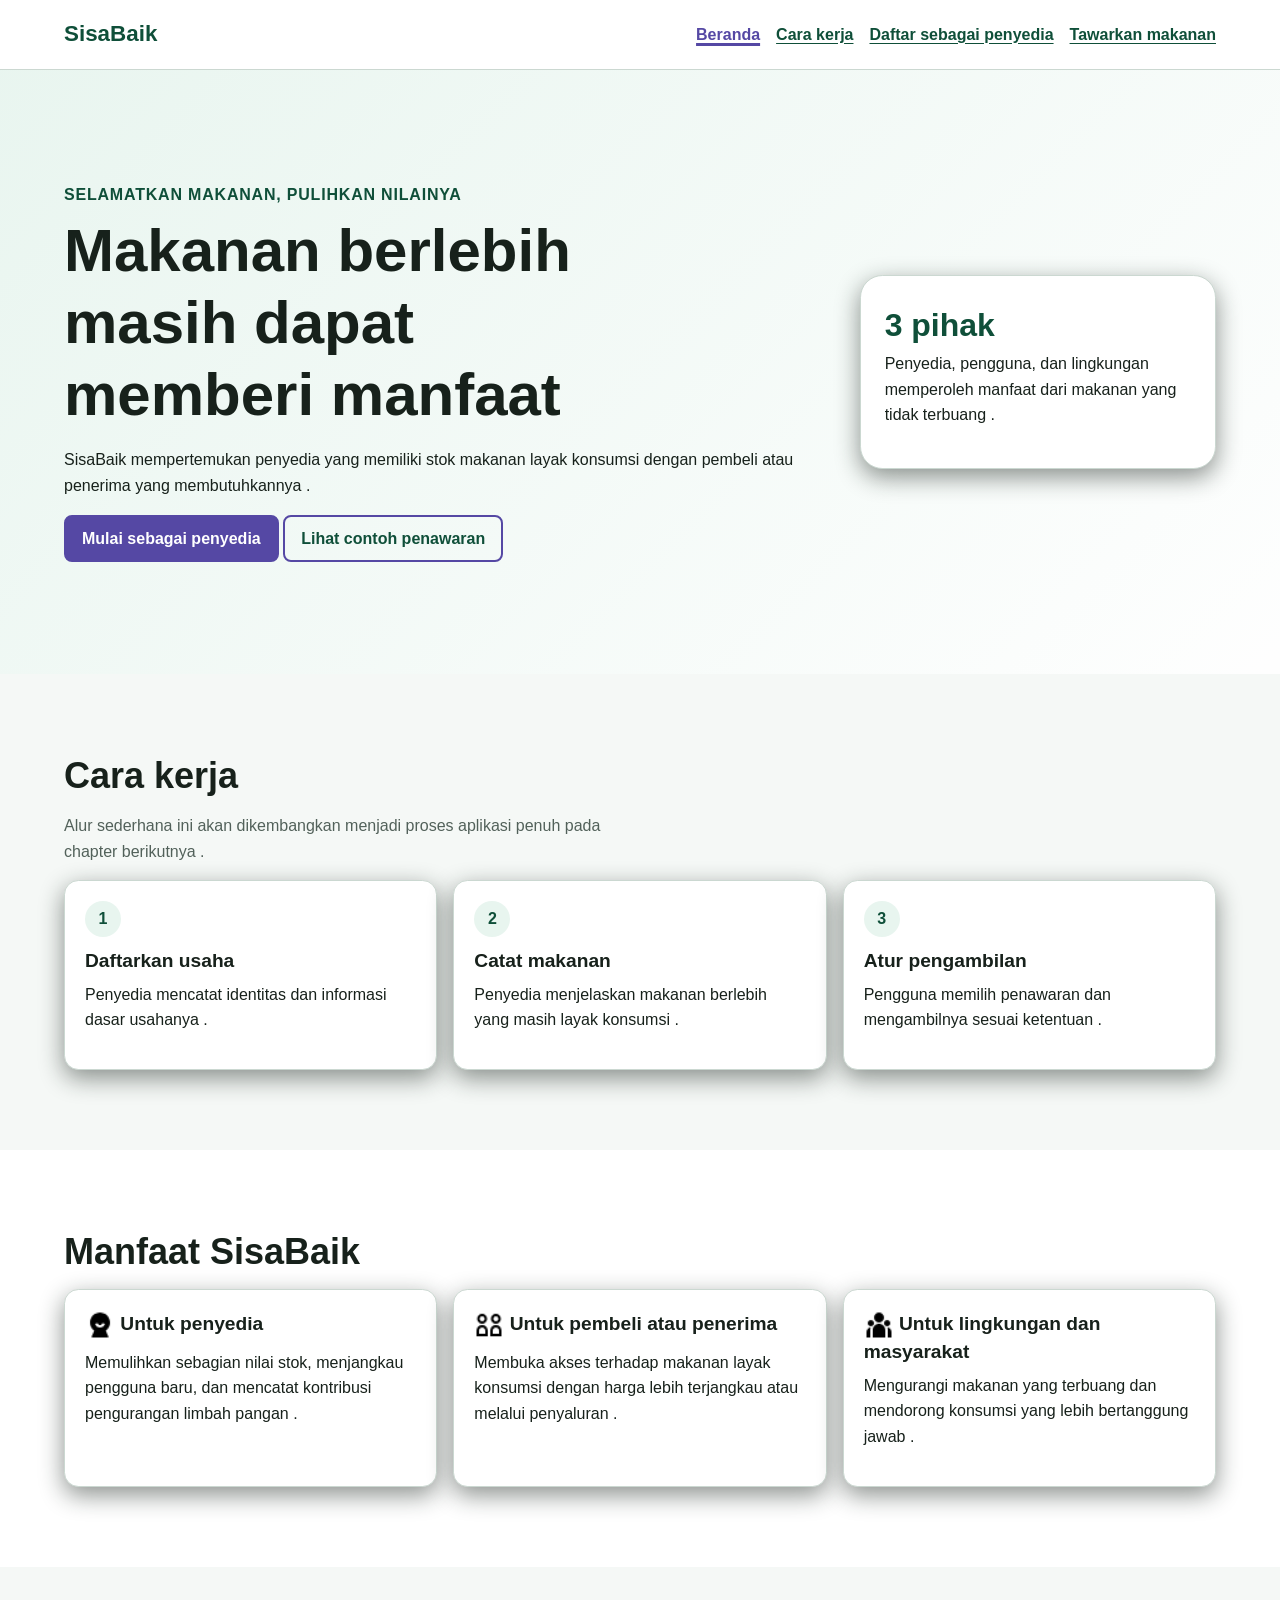
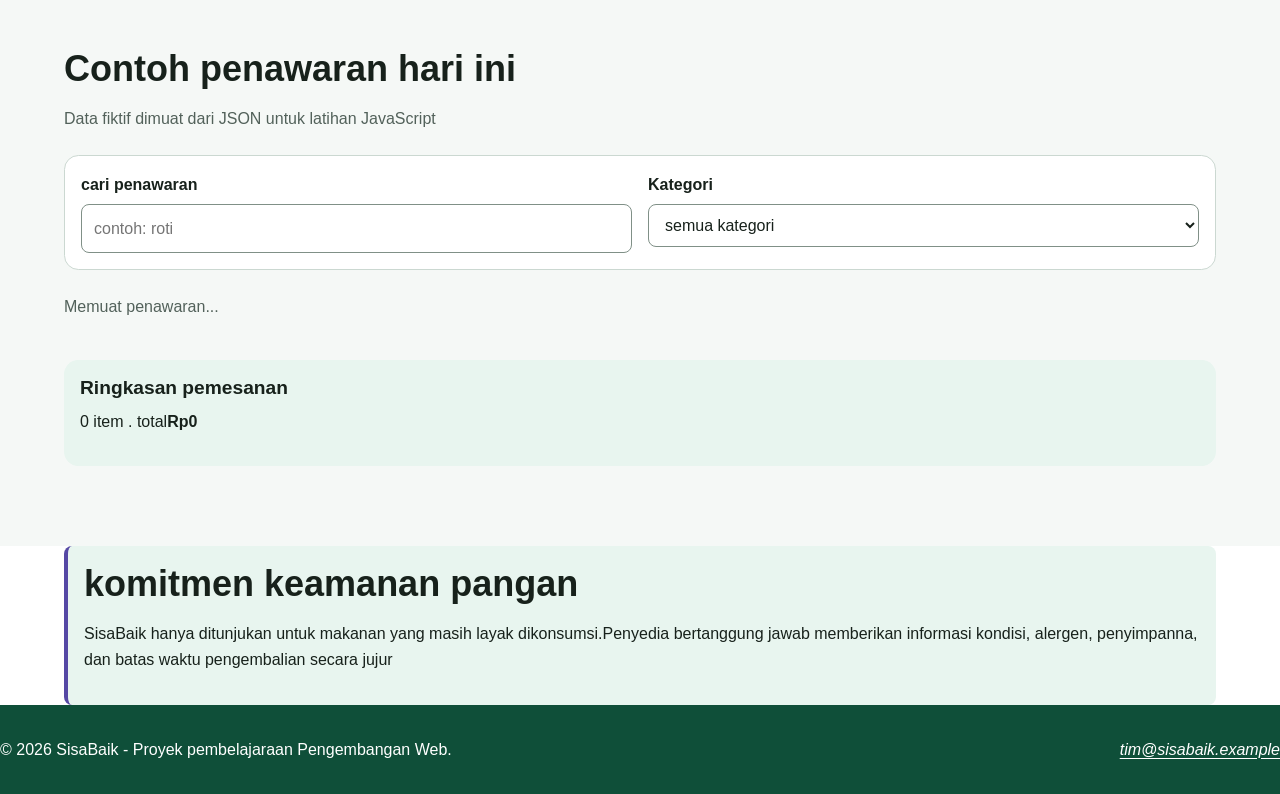
==== commit 13bd6c1e: "feat: add JSON-powered offer catalog" ====
--- a/index.html
+++ b/index.html
@@ -7,8 +7,8 @@
               terjangkau, dan tidak terbuang.">
   <title>Beranda | SisaBaik</title>
   <link rel="stylesheet" href="styles.css">
-</head>
-
+  <script src="app.js" defer></script>
+</head>  
 <body>
   <a class="skip-link" href="#konten-utama">lewati ke konten utama</a>
 
@@ -45,7 +45,7 @@
       <strong> 3 pihak</strong>
       <p>Penyedia, pengguna, dan lingkungan memperoleh manfaat dari makanan yang tidak terbuang .</p>
     </aside>
-        </div>
+  </div>
 </section>
 
 <section class="section" id="cara-kerja" aria-labelledby="judul-cara-kerja">
@@ -127,62 +127,48 @@
 <section class="section" id="penawaran-contoh" aria-labelledby="judul-penawaran">
   <div class="container">
     <h2 id="judul-penawaran">Contoh penawaran hari ini</h2>
-    <p class="section-intro">Seluruh data berikut bersifat fiktif untuk keperluan pembelajaran .</p>
-    <div class="offer-grid">
-      <article class="offer-card">
-        <div class="offer-card_visual" aria-hidden="true"></div>
-        <div class="offer-card_content">
-          <span class="badge">Roti dan kue</span>
-          <h3>Paket roti campur</h3>
-          <p class="offer-card_meta">Toko Roti Contoh . <data value="8">8 paket</data></p>
-          <p class="offer-card_price"><del>Rp25.000</del> <strong>Rp10.000</strong></p>
-          <p>Batas pengambilan: <time datetime="2026-09-03T18:00:00+07:00">3 September 2026, 18.00
-          WIB</time></p>
+    <p class="section-intro">Data fiktif dimuat dari JSON untuk latihan JavaScript</p>
+    <form class="filter-panel" id="filter-form" role="search">
+      <p>
+        <label for="kata-kunci">cari penawaran</label><br>
+        <input id="kata-kunci" name="kata_kunci" type="search" placeholder="contoh: roti">
+      </p>
+      <p>
+        <label for="filter-kategori">Kategori</label><br>
+        <select id="filter-kategori" name="kategori">
+          <option value="semua">semua kategori</option>
+          <option value="makanan-siap-saji">Makanan Siap Saji</option>
+          <option value="roti-kue">Roti dan kue</option>
+          <option value="buah-sayur">Buah dan Sayur</option>
+        </select>
+      </p>
+      </form>
+      <p id="status-katalog" class="status-message" role="status" aria-live="polite">Memuat penawaran...</p>
+      <div class="offer-grid" id="daftar-penawaran"></div>
+      <aside class="cart-summary" aria-labelledby="judul-ringkasan">
+        <h3 id="judul-ringkasan">Ringkasan pemesanan</h3>
+        <p><span id="jumlah-item">0</span> item . total<strong id="total-pesanan">Rp0</strong></p>
+        </aside>
+    </div>
+      </section>
+
+      <section class="section-alt" aria-labelledby="judul-keamanan">
+        <div class="container">
+          <div class="notice">
+            <h2 id="judul-keamanan">komitmen keamanan pangan</h2>
+            <p>SisaBaik hanya ditunjukan untuk makanan yang masih layak dikonsumsi.Penyedia bertanggung jawab memberikan informasi kondisi, alergen, penyimpanna,
+              dan batas waktu pengembalian secara jujur</p>
           </div>
-</article>
-<article class="offer-card">
-  <div class="offer-card_visual" aria-hidden="true"></div>
-  <div class="offer-card_content">
-    <span class="badge">Makanan siap saji</span>
-    <h3>Nasi dan lauk harian</h3>
-    <p class="offer-card_meta">Dapur Contoh . <data value="6">6 porsi</data></p>
-    <p class="offer-card_price"><del>Rp30.000</del> <strong>Rp15.000</strong></p>
-    <p>Batas pengambilan: <time datetime="2026-09-03T19:00:00+07:00">3 September 2026, 19.00
-    WIB</time></p>
-  </div>
-</article>
-<article class="offer-card">
-  <div class="offer-card_visual" aria-hidden="true"></div>
-  <div class="offer-card_content">
-    <span class="badge">Buah dan sayur</span>
-    <h3>Paket buah matang</h3>
-    <p class="offer-card_meta">Toko Buah Contoh . <data value="4">4 paket</data></p>
-    <p class="offer-card_price"><strong>Disalurkan tanpa biaya</strong></p>
-    <p>Batas pengambilan: <time datetime="2026-09-03T17:30:00+07:00">3 September 2026, 17.30
-    WIB</time></p>
-    </div>
-</article>
-</div>
-</div>
-</section>
+        </div>
+      </section>
+      </main>
 
-<section class="section section-alt" aria-labelledby="judul-keamanan">
-  <div class="container">
-    <div class="notice">
-      <h2 id="judul-keamanan">Komitmen keamanan pangan</h2>
-      <p>SisaBaik hanya ditujukan untuk makanan yang masih layak konsumsi. Penyedia bertanggung jawab memberikan
-      informasi kondisi, alergen, penyimpanan, dan batas waktu pengambilan secara jujur .</p>
-</div>
-</div>
-</section>
-</main>
-
-<footer class="site-footer">
-  <div class="container footer-layout">
-    <p>&copy; 2026 SisaBaik - Proyek pembelajaran Pengembangan Web .</p>
-    <address><a href="mailto:tim@sisabaik.example">tim@sisabaik.example</a>
-    </address>
-  </div>
-</footer>
-</body>
-</html>
+      <footer class="site-footer">
+        <div class="containner footer-layout">
+          <p>&copy; 2026 SisaBaik - Proyek pembelajaraan Pengembangan Web.</p>
+          <address><a href="maito:tim@sisabaik.example">tim@sisabaik.example </a></address>
+        </div>
+        </footer>
+        </body>
+        </html>
+      
--- a/styles.css
+++ b/styles.css
@@ -15,6 +15,7 @@
     --radius-large: 1.4rem;
     --content-width: 72rem;
 
+
 }
 
 *,
@@ -155,6 +156,8 @@
     text-transform: uppercase;
 }
 
+
+
 .laed{
     max-width: 62ch;
     color: var(--color-muted);
@@ -423,3 +426,12 @@
         scroll-behavior: auto;
     }
 }
+
+    .filter-panel { display:grid; gap:1rem; margin-block:1.5rem; padding:1rem; border:0.0625rem solid var( --color-border);
+border-radius:var( --radius-medium); background:var( --color-surface); }
+.filter-panel p { margin:0; }
+.status-message { min-height:1.6em; color:var( --color-muted); }
+.cart-summary { margin-block-start:1.5rem; padding: 1rem; border-radius:var( --radius-medium); background:var( --color-primary-soft); }
+.error-message { color:var( --color-danger); font-weight:700; }
+@media (min-width:48rem) { .filter-panel { grid-template-columns:repeat(2,minmax(0,1fr)); } }
+
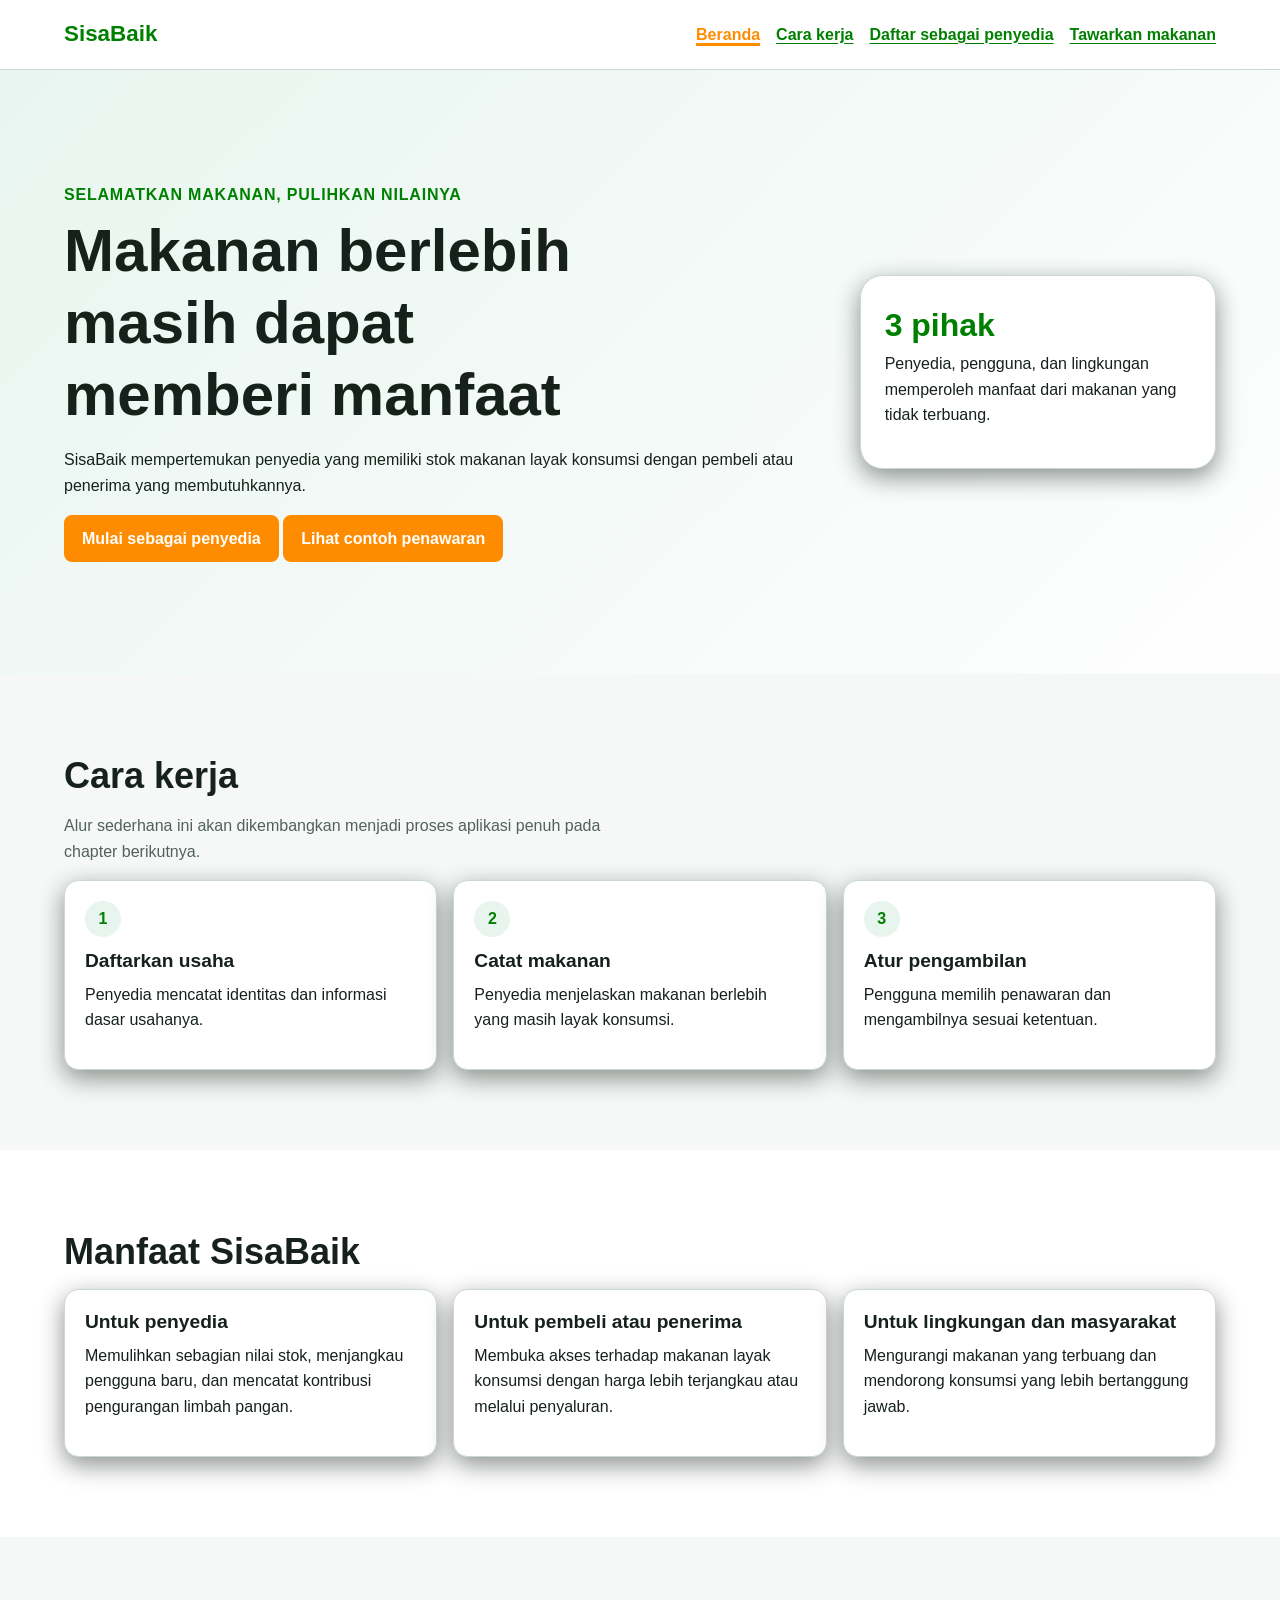
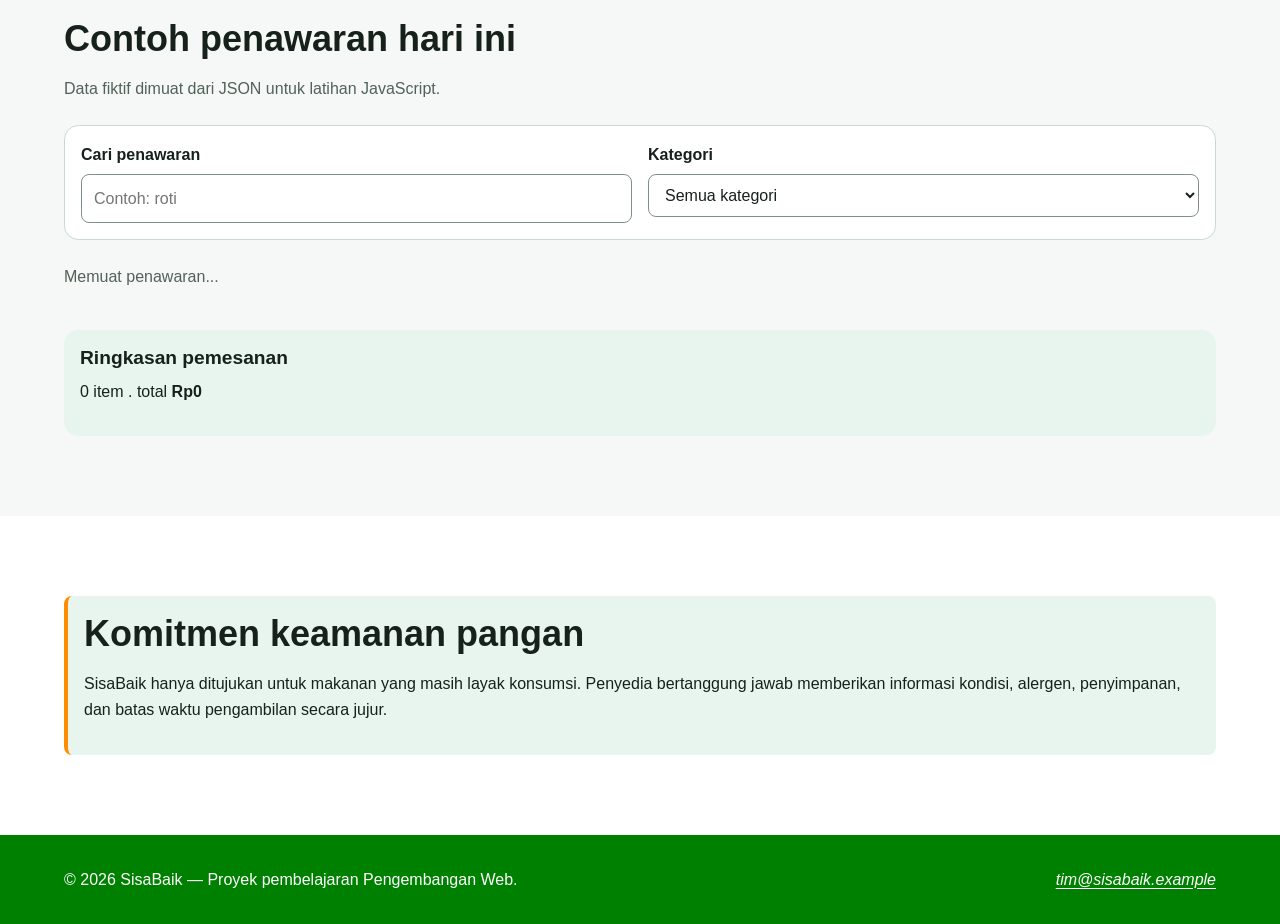
==== commit f29672ed: "commit hari ini" ====
--- a/index.html
+++ b/index.html
@@ -1,174 +1,215 @@
-<!DOCTYPE html>
+<!doctype html>
 <html lang="id">
-<head>
-  <meta charset="UTF-8">
-  <meta name="viewport" content="width=device-width, initial-scale=1.0">
-  <meta name="description" content="SisaBaik membantu penyedia menawarkan makanan berlebih agar tetap bernilai,
-              terjangkau, dan tidak terbuang.">
-  <title>Beranda | SisaBaik</title>
-  <link rel="stylesheet" href="styles.css">
-  <script src="app.js" defer></script>
-</head>  
-<body>
-  <a class="skip-link" href="#konten-utama">lewati ke konten utama</a>
-
-<header class="site-header">
-  <div class="container header-layout">
-    <p class="brand">SisaBaik</p>
-    <nav aria-label="Navigasi utama">
-      <ul class="nav-list">
-      <li><a href="index.html" aria-current="page">Beranda</a></li>
-      <li><a href="#cara-kerja">Cara kerja</a></li>
-      <li><a href="daftar-penyedia.html">Daftar sebagai penyedia</a></li>
-      <li><a href="tawarkan-makanan.html">Tawarkan makanan</a></li>
-  </ul>
-</nav>
-</div>
-</header>
+  <head>
+    <meta charset="utf-8">
+    <meta name="viewport" content="width=device-width, initial-scale=1">
+    <meta
+      name="description"
+      content="SisaBaik membantu penyedia menawarkan makanan berlebih agar tetap bernilai, terjangkau, dan tidak terbuang."
+    >
+    <title>Beranda | SisaBaik</title>
+    <link rel="stylesheet" href="styles.css">
+    <script src="app.js" defer></script>
+  </head>
+
+  <body>
+    <a class="skip-link" href="#konten-utama">Lewati ke konten utama</a>
+
+    <header class="site-header">
+      <div class="container header-layout">
+        <p class="brand">SisaBaik</p>
+
+        <nav aria-label="Navigasi utama">
+          <ul class="nav-list">
+            <li>
+              <a href="index.html" aria-current="page">Beranda</a>
+            </li>
+            <li>
+              <a href="#cara-kerja">Cara kerja</a>
+            </li>
+            <li>
+              <a href="daftar-penyedia.html">Daftar sebagai penyedia</a>
+            </li>
+            <li>
+              <a href="tawarkan-makanan.html">Tawarkan makanan</a>
+            </li>
+          </ul>
+        </nav>
+      </div>
+    </header>
 
     <main id="konten-utama" tabindex="-1">
-     <section class="hero" aria-labelledby="judul-utama">
+      <section class="hero" aria-labelledby="judul-utama">
         <div class="container hero-layout">
           <div>
-         <p class="eyebrow">Selamatkan makanan, pulihkan nilainya</p>
-          <h1 id="judul-utama">Makanan berlebih masih dapat memberi manfaat</h1>
-
-          <p class="lead">SisaBaik mempertemukan penyedia yang memiliki stok makanan layak konsumsi dengan pembeli
-              atau penerima yang membutuhkannya .</p>
-          <div class="button-group">
-          <a class="button" href="daftar-penyedia.html">Mulai sebagai penyedia</a>
-          <a class="button button-secondary" href="#penawaran-contoh">Lihat contoh penawaran</a>
-         
-    </div>
-  </div>
-   <aside class="hero-panel" aria-label="Ringkasan manfaat SisaBaik">
-      <strong> 3 pihak</strong>
-      <p>Penyedia, pengguna, dan lingkungan memperoleh manfaat dari makanan yang tidak terbuang .</p>
-    </aside>
-  </div>
-</section>
-
-<section class="section" id="cara-kerja" aria-labelledby="judul-cara-kerja">
-  <div class="container">
-    <h2 id="judul-cara-kerja">Cara kerja</h2>
-    <p class="section-intro">Alur sederhana ini akan dikembangkan menjadi proses aplikasi penuh pada chapter
-berikutnya .</p>
-    <div class="steps-grid">
-      <article class="card">
-      <span class="step-number" aria-hidden="true">1</span>
-      <h3>Daftarkan usaha</h3>
-      <p>Penyedia mencatat identitas dan informasi dasar usahanya .</p>
-</article>
-<article class="card">
-      <span class="step-number" aria-hidden="true">2</span>
-      <h3>Catat makanan</h3>
-      <p>Penyedia menjelaskan makanan berlebih yang masih layak konsumsi .</p>
-</article>
-<article class="card">
-      <span class="step-number" aria-hidden="true">3</span>
-      <h3>Atur pengambilan</h3>
-      <p>Pengguna memilih penawaran dan mengambilnya sesuai ketentuan .</p>
-      </article>
-    </div>
-  </div>
-</section>
-
-<section class="section section-alt" aria-labelledby="judul-manfaat">
-  <div class="container">
-    <h2 id="judul-manfaat">Manfaat SisaBaik</h2>
-
-
-      
-  <div class="benefit-grid">
-    <article class="card">
-      <h3>
-           <img
-              src="images/penyedia.png"
-              alt="Ikon penyedia"
-              width="30"
-              height="30"
-              style="vertical-align: middle"
-            >
-        Untuk penyedia</h3>
-      <p>Memulihkan sebagian nilai stok, menjangkau pengguna baru, dan mencatat kontribusi pengurangan limbah
-         pangan .</p>
-    </article>
-
-    <article class="card">
-      <h3>
-        <img
-              src="images/penyedia-pembeli.png"
-              alt="Ikon pembeli"
-              width="30"
-              height="30"
-              style="vertical-align: middle"
-            >
-        Untuk pembeli atau penerima</h3>
-      <p>Membuka akses terhadap makanan layak konsumsi dengan harga lebih terjangkau atau melalui
-          penyaluran .</p>
-    </article>
-
-    <article class="card">
-      <h3>
-          <img
-              src="images/icon-masyarakat.png"
-              alt="Ikon masyarakat"
-              width="30"
-              height="30"
-              style="vertical-align: middle"
-            >
-        Untuk lingkungan dan masyarakat</h3>
-      <p>Mengurangi makanan yang terbuang dan mendorong konsumsi yang lebih bertanggung jawab .</p>
-    </article>
-    </div>
-  </div>
-</section>
-
-<section class="section" id="penawaran-contoh" aria-labelledby="judul-penawaran">
-  <div class="container">
-    <h2 id="judul-penawaran">Contoh penawaran hari ini</h2>
-    <p class="section-intro">Data fiktif dimuat dari JSON untuk latihan JavaScript</p>
-    <form class="filter-panel" id="filter-form" role="search">
-      <p>
-        <label for="kata-kunci">cari penawaran</label><br>
-        <input id="kata-kunci" name="kata_kunci" type="search" placeholder="contoh: roti">
-      </p>
-      <p>
-        <label for="filter-kategori">Kategori</label><br>
-        <select id="filter-kategori" name="kategori">
-          <option value="semua">semua kategori</option>
-          <option value="makanan-siap-saji">Makanan Siap Saji</option>
-          <option value="roti-kue">Roti dan kue</option>
-          <option value="buah-sayur">Buah dan Sayur</option>
-        </select>
-      </p>
-      </form>
-      <p id="status-katalog" class="status-message" role="status" aria-live="polite">Memuat penawaran...</p>
-      <div class="offer-grid" id="daftar-penawaran"></div>
-      <aside class="cart-summary" aria-labelledby="judul-ringkasan">
-        <h3 id="judul-ringkasan">Ringkasan pemesanan</h3>
-        <p><span id="jumlah-item">0</span> item . total<strong id="total-pesanan">Rp0</strong></p>
-        </aside>
-    </div>
-      </section>
-
-      <section class="section-alt" aria-labelledby="judul-keamanan">
+            <p class="eyebrow">Selamatkan makanan, pulihkan nilainya</p>
+
+            <h1 id="judul-utama">
+              Makanan berlebih masih dapat memberi manfaat
+            </h1>
+
+            <p class="lead">
+              SisaBaik mempertemukan penyedia yang memiliki stok makanan layak
+              konsumsi dengan pembeli atau penerima yang membutuhkannya.
+            </p>
+
+            <div class="button-group">
+              <a class="button" href="daftar-penyedia.html">
+                Mulai sebagai penyedia
+              </a>
+
+              <a class="button" href="#penawaran-contoh">
+                Lihat contoh penawaran
+              </a>
+            </div>
+          </div>
+
+          <aside class="hero-panel" aria-label="Ringkasan manfaat SisaBaik">
+            <strong>3 pihak</strong>
+            <p>
+              Penyedia, pengguna, dan lingkungan memperoleh manfaat dari
+              makanan yang tidak terbuang.
+            </p>
+          </aside>
+        </div>
+      </section>
+
+      <section
+        class="section"
+        id="cara-kerja"
+        aria-labelledby="judul-cara-kerja"
+      >
+        <div class="container">
+          <h2 id="judul-cara-kerja">Cara kerja</h2>
+
+          <p class="section-intro">
+            Alur sederhana ini akan dikembangkan menjadi proses aplikasi penuh
+            pada chapter berikutnya.
+          </p>
+
+          <div class="steps-grid">
+            <article class="card">
+              <span class="step-number" aria-hidden="true">1</span>
+              <h3>Daftarkan usaha</h3>
+              <p>
+                Penyedia mencatat identitas dan informasi dasar usahanya.
+              </p>
+            </article>
+
+            <article class="card">
+              <span class="step-number" aria-hidden="true">2</span>
+              <h3>Catat makanan</h3>
+              <p>
+                Penyedia menjelaskan makanan berlebih yang masih layak
+                konsumsi.
+              </p>
+            </article>
+
+            <article class="card">
+              <span class="step-number" aria-hidden="true">3</span>
+              <h3>Atur pengambilan</h3>
+              <p>
+                Pengguna memilih penawaran dan mengambilnya sesuai ketentuan.
+              </p>
+            </article>
+          </div>
+        </div>
+      </section>
+
+      <section class="section section-alt" aria-labelledby="judul-manfaat">
+        <div class="container">
+          <h2 id="judul-manfaat">Manfaat SisaBaik</h2>
+
+          <div class="benefit-grid">
+            <article class="card">
+              <h3>Untuk penyedia</h3>
+              <p>
+                Memulihkan sebagian nilai stok, menjangkau pengguna baru, dan
+                mencatat kontribusi pengurangan limbah pangan.
+              </p>
+            </article>
+
+            <article class="card">
+              <h3>Untuk pembeli atau penerima</h3>
+              <p>
+                Membuka akses terhadap makanan layak konsumsi dengan harga
+                lebih terjangkau atau melalui penyaluran.
+              </p>
+            </article>
+
+            <article class="card">
+              <h3>Untuk lingkungan dan masyarakat</h3>
+              <p>
+                Mengurangi makanan yang terbuang dan mendorong konsumsi yang
+                lebih bertanggung jawab.
+              </p>
+            </article>
+          </div>
+        </div>
+      </section>
+
+      <section
+        class="section"
+        id="penawaran-contoh"
+        aria-labelledby="judul-penawaran"
+      >
+        <div class="container">
+          <h2 id="judul-penawaran">Contoh penawaran hari ini</h2>
+          <p class="section-intro">Data fiktif dimuat dari JSON untuk latihan JavaScript.</p>
+          <form class="filter-panel" id="filter-form" role="search">
+          <p>
+            <label for="kata-kunci">Cari penawaran</label><br>
+            <input id="kata-kunci" name="kata-kunci" type="search" placeholder="Contoh: roti">
+          </p>
+          <p>
+            <label for="filter-kategori">Kategori</label><br>
+            <select id="filter-kategori" name="kategori">
+              <option value="semua">Semua kategori</option>
+              <option value="makanan-siap-saji">Makanan Siap saji</option>
+              <option value="roti-kue">Roti dan kue</option>
+              <option value="buah-sayur">Buah dan sayur</option>
+              <option value="minum-minuman">Minuman</option>
+              <option value="buah-rujak">Buah dan Kacang</option>
+            </select>
+          </p>
+          </form>
+          <p id="status-katalog" class="status-message" role="status" aria-live="polite">Memuat penawaran...</p>
+          <div class="offer-grid" id="daftar-penawaran"></div>
+          <aside class="cart-summary" aria-labelledby="judul-ringkasan">
+            <h3 id="judul-ringkasan">Ringkasan pemesanan</h3>
+            <p><span id="jumlah-item">0</span> item . total <strong id="total-pesanan">Rp0</strong></p>
+          </aside>
+          </div>
+        </div>
+      </section>
+            
+      <section class="section section-alt" aria-labelledby="judul-keamanan">
         <div class="container">
           <div class="notice">
-            <h2 id="judul-keamanan">komitmen keamanan pangan</h2>
-            <p>SisaBaik hanya ditunjukan untuk makanan yang masih layak dikonsumsi.Penyedia bertanggung jawab memberikan informasi kondisi, alergen, penyimpanna,
-              dan batas waktu pengembalian secara jujur</p>
-          </div>
-        </div>
-      </section>
-      </main>
-
-      <footer class="site-footer">
-        <div class="containner footer-layout">
-          <p>&copy; 2026 SisaBaik - Proyek pembelajaraan Pengembangan Web.</p>
-          <address><a href="maito:tim@sisabaik.example">tim@sisabaik.example </a></address>
-        </div>
-        </footer>
-        </body>
-        </html>
-      
+            <h2 id="judul-keamanan">Komitmen keamanan pangan</h2>
+
+            <p>
+              SisaBaik hanya ditujukan untuk makanan yang masih layak konsumsi.
+              Penyedia bertanggung jawab memberikan informasi kondisi, alergen,
+              penyimpanan, dan batas waktu pengambilan secara jujur.
+            </p>
+          </div>
+        </div>
+      </section>
+    </main>
+
+    <footer class="site-footer">
+      <div class="container footer-layout">
+        <p>
+          &copy; 2026 SisaBaik — Proyek pembelajaran Pengembangan Web.
+        </p>
+
+        <address>
+          <a href="mailto:tim@sisabaik.example">
+            tim@sisabaik.example
+          </a>
+        </address>
+      </div>
+    </footer>
+  </body>
+</html>
--- a/styles.css
+++ b/styles.css
@@ -1,6 +1,6 @@
 :root{
-    --color-primary: #5548a4;
-    --color-primary-dark: #0f4f39;
+    --color-primary: #FF8C00;
+    --color-primary-dark:  #008000;
     --color-primary-soft: #e8f5ef;
     --color-accent: #f2b84b;
     --color-text: #17211b;
@@ -53,12 +53,12 @@
 h1{
     max-width: 18ch;
     margin-block-end: 1rem;
-    font-size: clamp(2rem, 7vw, 3.75rem);
+    font-size:clamp(2rem, 7vw, 3.75rem);
 }
 
 h2{
     margin-block-end: 1rem;
-    font-size: clamp(1.5rem, 4vw, 2.25rem);
+    font-size:clamp(1.5rem, 4vw, 2.25rem);
 }
 
 h3{
@@ -84,7 +84,7 @@
     inset-inline-start: 0.5rem;
     z-index: 100;
     padding: 0.7rem 1rem;
-    border-radius: var(--radus-small);
+    border-radius: var(--radius-small);
     background: var(--color-text);
     color: var(--color-surface);
     transform: translateY(-180%);
@@ -161,10 +161,7 @@
 .laed{
     max-width: 62ch;
     color: var(--color-muted);
-    border: 0.0625rem solid var(--color-border);
-    border-radius: var(--radius-large);
-    background: var(--color-surface);
-    box-shadow: var(--shadow-card);
+    font-size: 1.1rem;
 }
 
 .hero-panel{
@@ -196,14 +193,13 @@
     border-radius: var(--radius-small);
     background: var(--color-primary);
     color: var(--color-surface);
-    font: inherit;
     font-weight: 700;
     line-height: 1.2;
     text-decoration: none;
     cursor: pointer;
 }
 .button:hover{
-    background: var(--color-primary-dark);
+    background: var(--color-primary);
     color: var(--color-primary-dark);
 }
 
@@ -262,23 +258,23 @@
     box-shadow: var(--shadow-card);
 }
 
-.offer-card_visual{
-    min-height: 8rem;
+.offer-card__visual{
+    min-height: 4rem;
     background: linear-gradient(135deg, var(--color-primary), var(--color-primary-dark));
 }
 
-.offer-card_content{
+.offer-card__content{
     display: flex;
     flex: 1;
     flex-direction: column;
     padding: 1.26rem;
 }
 
-.offer-card_meta{
+.offer-card__meta{
     color: var(--color-muted);
 }
 
-.offer-card_price{
+.offer-card__price{
     margin-block-start: auto;
     font-size: 1.15rem;
 }
@@ -301,6 +297,9 @@
     border-radius: var(--radius-small);
     background: var(--color-primary-soft);
 }
+.page-heading{
+    padding-block: clamp(2.5rem, 7vw, 5rem) 2rem;
+}
 
 .form-card{
     max-width: 56rem;
@@ -415,18 +414,6 @@
 
 }
 
-@media (min-width: 68rem){
-    .offer-grid{
-        grid-template-columns: repeat(3, minmax(0, 1fr));
-    }
-}
-
-@media(prefers-reduced-motion: reduce){
-    html{
-        scroll-behavior: auto;
-    }
-}
-
     .filter-panel { display:grid; gap:1rem; margin-block:1.5rem; padding:1rem; border:0.0625rem solid var( --color-border);
 border-radius:var( --radius-medium); background:var( --color-surface); }
 .filter-panel p { margin:0; }
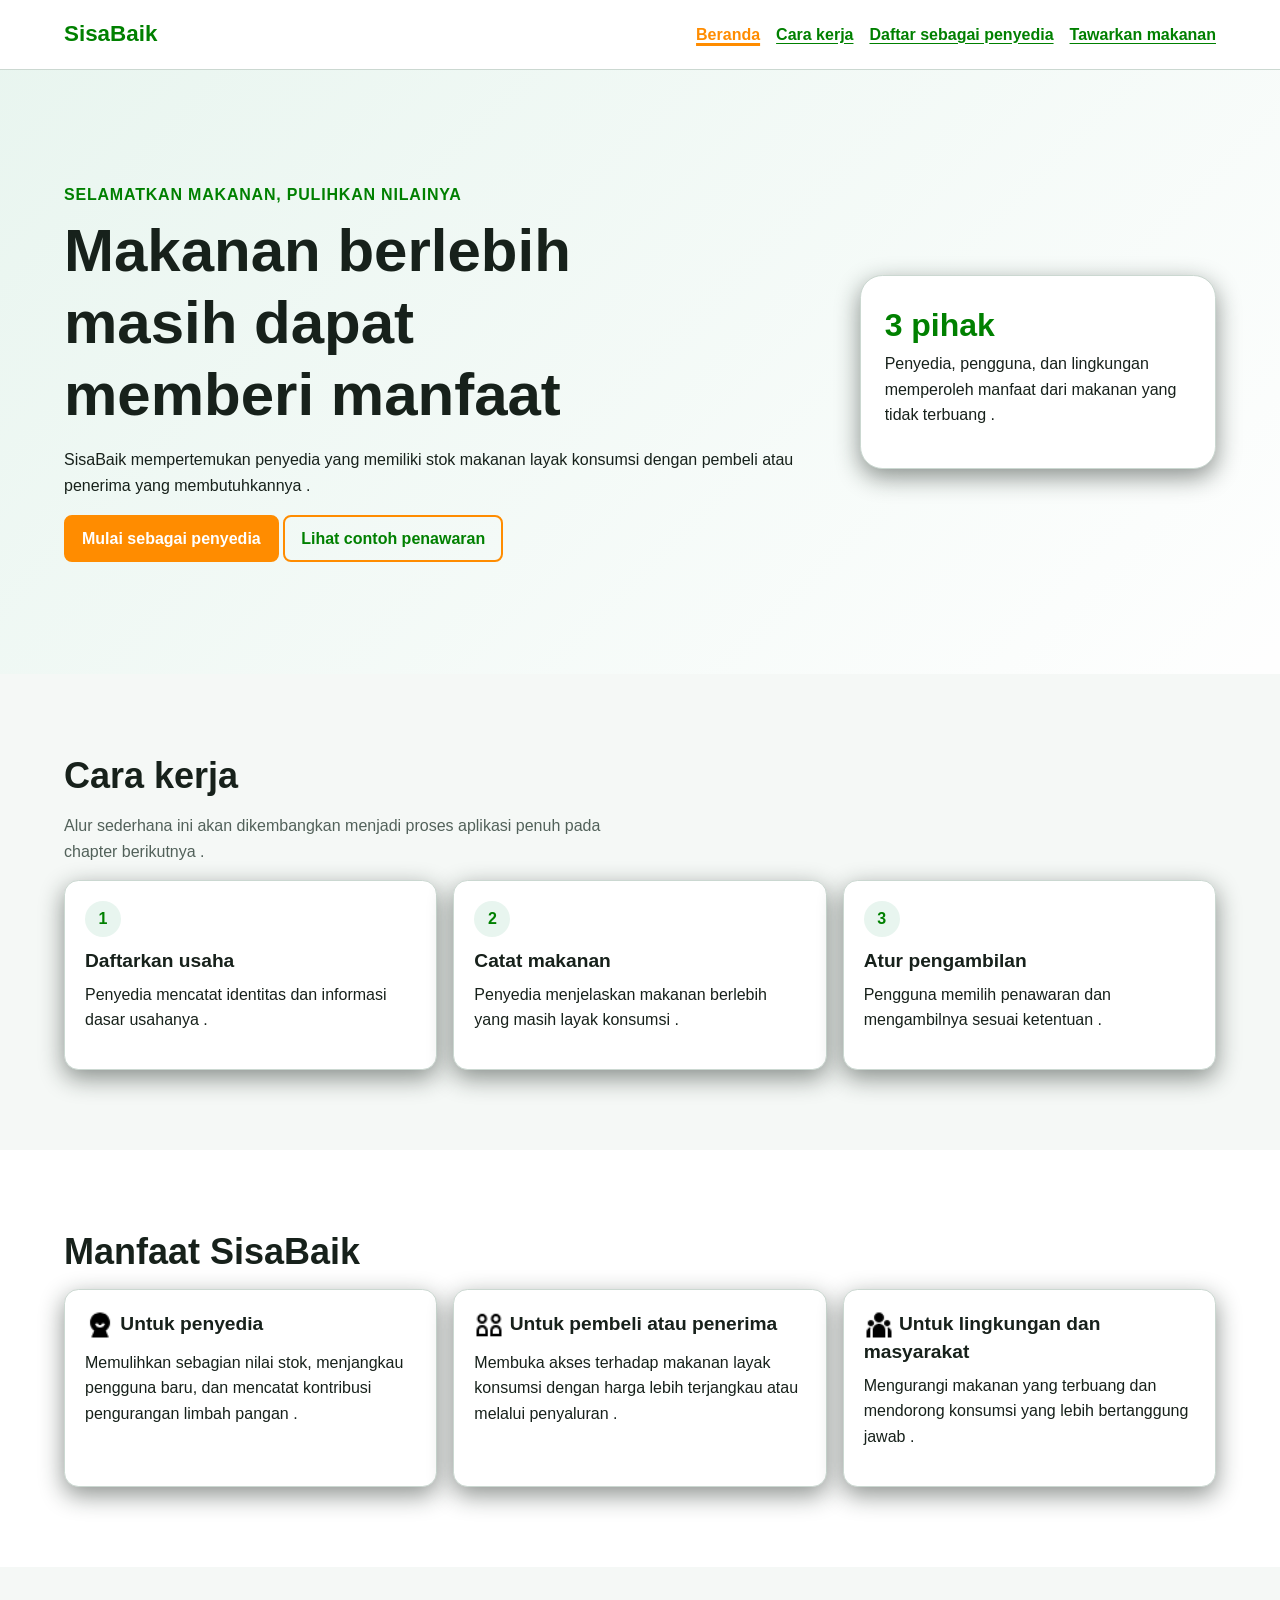
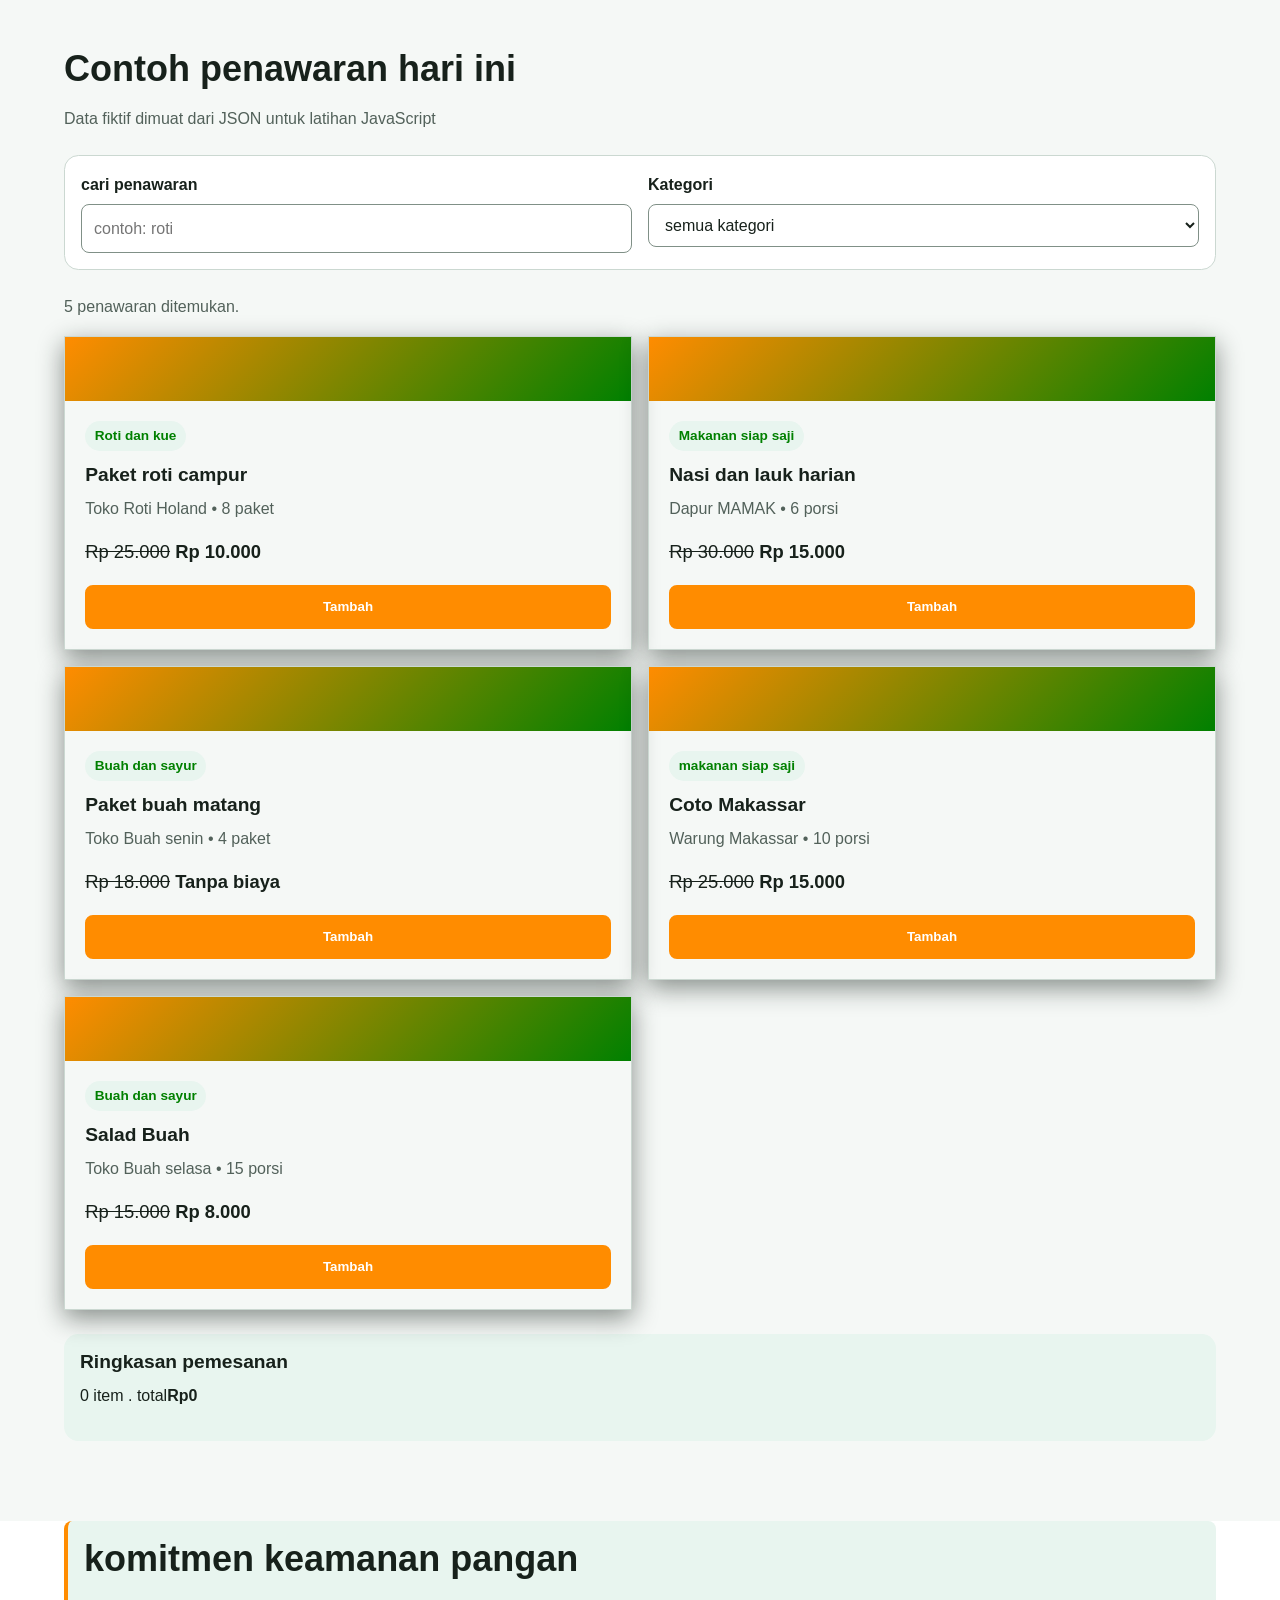
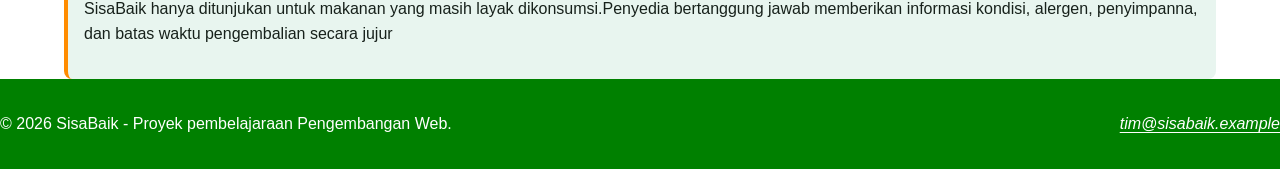
==== commit d1dd33b7: "commit hari ini" ====
--- a/index.html
+++ b/index.html
@@ -1,215 +1,174 @@
-<!doctype html>
+<!DOCTYPE html>
 <html lang="id">
-  <head>
-    <meta charset="utf-8">
-    <meta name="viewport" content="width=device-width, initial-scale=1">
-    <meta
-      name="description"
-      content="SisaBaik membantu penyedia menawarkan makanan berlebih agar tetap bernilai, terjangkau, dan tidak terbuang."
-    >
-    <title>Beranda | SisaBaik</title>
-    <link rel="stylesheet" href="styles.css">
-    <script src="app.js" defer></script>
-  </head>
+<head>
+  <meta charset="UTF-8">
+  <meta name="viewport" content="width=device-width, initial-scale=1.0">
+  <meta name="description" content="SisaBaik membantu penyedia menawarkan makanan berlebih agar tetap bernilai,
+              terjangkau, dan tidak terbuang.">
+  <title>Beranda | SisaBaik</title>
+  <link rel="stylesheet" href="styles.css">
+  <script src="app.js" defer></script>
+</head>  
+<body>
+  <a class="skip-link" href="#konten-utama">lewati ke konten utama</a>
 
-  <body>
-    <a class="skip-link" href="#konten-utama">Lewati ke konten utama</a>
-
-    <header class="site-header">
-      <div class="container header-layout">
-        <p class="brand">SisaBaik</p>
-
-        <nav aria-label="Navigasi utama">
-          <ul class="nav-list">
-            <li>
-              <a href="index.html" aria-current="page">Beranda</a>
-            </li>
-            <li>
-              <a href="#cara-kerja">Cara kerja</a>
-            </li>
-            <li>
-              <a href="daftar-penyedia.html">Daftar sebagai penyedia</a>
-            </li>
-            <li>
-              <a href="tawarkan-makanan.html">Tawarkan makanan</a>
-            </li>
-          </ul>
-        </nav>
-      </div>
-    </header>
+<header class="site-header">
+  <div class="container header-layout">
+    <p class="brand">SisaBaik</p>
+    <nav aria-label="Navigasi utama">
+      <ul class="nav-list">
+      <li><a href="index.html" aria-current="page">Beranda</a></li>
+      <li><a href="#cara-kerja">Cara kerja</a></li>
+      <li><a href="daftar-penyedia.html">Daftar sebagai penyedia</a></li>
+      <li><a href="tawarkan-makanan.html">Tawarkan makanan</a></li>
+  </ul>
+</nav>
+</div>
+</header>
 
     <main id="konten-utama" tabindex="-1">
-      <section class="hero" aria-labelledby="judul-utama">
+     <section class="hero" aria-labelledby="judul-utama">
         <div class="container hero-layout">
           <div>
-            <p class="eyebrow">Selamatkan makanan, pulihkan nilainya</p>
+         <p class="eyebrow">Selamatkan makanan, pulihkan nilainya</p>
+          <h1 id="judul-utama">Makanan berlebih masih dapat memberi manfaat</h1>
 
-            <h1 id="judul-utama">
-              Makanan berlebih masih dapat memberi manfaat
-            </h1>
+          <p class="lead">SisaBaik mempertemukan penyedia yang memiliki stok makanan layak konsumsi dengan pembeli
+              atau penerima yang membutuhkannya .</p>
+          <div class="button-group">
+          <a class="button" href="daftar-penyedia.html">Mulai sebagai penyedia</a>
+          <a class="button button-secondary" href="#penawaran-contoh">Lihat contoh penawaran</a>
+         
+    </div>
+  </div>
+   <aside class="hero-panel" aria-label="Ringkasan manfaat SisaBaik">
+      <strong> 3 pihak</strong>
+      <p>Penyedia, pengguna, dan lingkungan memperoleh manfaat dari makanan yang tidak terbuang .</p>
+    </aside>
+  </div>
+</section>
 
-            <p class="lead">
-              SisaBaik mempertemukan penyedia yang memiliki stok makanan layak
-              konsumsi dengan pembeli atau penerima yang membutuhkannya.
-            </p>
+<section class="section" id="cara-kerja" aria-labelledby="judul-cara-kerja">
+  <div class="container">
+    <h2 id="judul-cara-kerja">Cara kerja</h2>
+    <p class="section-intro">Alur sederhana ini akan dikembangkan menjadi proses aplikasi penuh pada chapter
+berikutnya .</p>
+    <div class="steps-grid">
+      <article class="card">
+      <span class="step-number" aria-hidden="true">1</span>
+      <h3>Daftarkan usaha</h3>
+      <p>Penyedia mencatat identitas dan informasi dasar usahanya .</p>
+</article>
+<article class="card">
+      <span class="step-number" aria-hidden="true">2</span>
+      <h3>Catat makanan</h3>
+      <p>Penyedia menjelaskan makanan berlebih yang masih layak konsumsi .</p>
+</article>
+<article class="card">
+      <span class="step-number" aria-hidden="true">3</span>
+      <h3>Atur pengambilan</h3>
+      <p>Pengguna memilih penawaran dan mengambilnya sesuai ketentuan .</p>
+      </article>
+    </div>
+  </div>
+</section>
 
-            <div class="button-group">
-              <a class="button" href="daftar-penyedia.html">
-                Mulai sebagai penyedia
-              </a>
+<section class="section section-alt" aria-labelledby="judul-manfaat">
+  <div class="container">
+    <h2 id="judul-manfaat">Manfaat SisaBaik</h2>
 
-              <a class="button" href="#penawaran-contoh">
-                Lihat contoh penawaran
-              </a>
-            </div>
-          </div>
 
-          <aside class="hero-panel" aria-label="Ringkasan manfaat SisaBaik">
-            <strong>3 pihak</strong>
-            <p>
-              Penyedia, pengguna, dan lingkungan memperoleh manfaat dari
-              makanan yang tidak terbuang.
-            </p>
-          </aside>
-        </div>
+      
+  <div class="benefit-grid">
+    <article class="card">
+      <h3>
+           <img
+              src="images/penyedia.png"
+              alt="Ikon penyedia"
+              width="30"
+              height="30"
+              style="vertical-align: middle"
+            >
+        Untuk penyedia</h3>
+      <p>Memulihkan sebagian nilai stok, menjangkau pengguna baru, dan mencatat kontribusi pengurangan limbah
+         pangan .</p>
+    </article>
+
+    <article class="card">
+      <h3>
+        <img
+              src="images/penyedia-pembeli.png"
+              alt="Ikon pembeli"
+              width="30"
+              height="30"
+              style="vertical-align: middle"
+            >
+        Untuk pembeli atau penerima</h3>
+      <p>Membuka akses terhadap makanan layak konsumsi dengan harga lebih terjangkau atau melalui
+          penyaluran .</p>
+    </article>
+
+    <article class="card">
+      <h3>
+          <img
+              src="images/icon-masyarakat.png"
+              alt="Ikon masyarakat"
+              width="30"
+              height="30"
+              style="vertical-align: middle"
+            >
+        Untuk lingkungan dan masyarakat</h3>
+      <p>Mengurangi makanan yang terbuang dan mendorong konsumsi yang lebih bertanggung jawab .</p>
+    </article>
+    </div>
+  </div>
+</section>
+
+<section class="section" id="penawaran-contoh" aria-labelledby="judul-penawaran">
+  <div class="container">
+    <h2 id="judul-penawaran">Contoh penawaran hari ini</h2>
+    <p class="section-intro">Data fiktif dimuat dari JSON untuk latihan JavaScript</p>
+    <form class="filter-panel" id="filter-form" role="search">
+      <p>
+        <label for="kata-kunci">cari penawaran</label><br>
+        <input id="kata-kunci" name="kata_kunci" type="search" placeholder="contoh: roti">
+      </p>
+      <p>
+        <label for="filter-kategori">Kategori</label><br>
+        <select id="filter-kategori" name="kategori">
+          <option value="semua">semua kategori</option>
+          <option value="makanan-siap-saji">Makanan Siap Saji</option>
+          <option value="roti-kue">Roti dan kue</option>
+          <option value="buah-sayur">Buah dan Sayur</option>
+        </select>
+      </p>
+      </form>
+      <p id="status-katalog" class="status-message" role="status" aria-live="polite">Memuat penawaran...</p>
+      <div class="offer-grid" id="daftar-penawaran"></div>
+      <aside class="cart-summary" aria-labelledby="judul-ringkasan">
+        <h3 id="judul-ringkasan">Ringkasan pemesanan</h3>
+        <p><span id="jumlah-item">0</span> item . total<strong id="total-pesanan">Rp0</strong></p>
+        </aside>
+    </div>
       </section>
 
-      <section
-        class="section"
-        id="cara-kerja"
-        aria-labelledby="judul-cara-kerja"
-      >
+      <section class="section-alt" aria-labelledby="judul-keamanan">
         <div class="container">
-          <h2 id="judul-cara-kerja">Cara kerja</h2>
-
-          <p class="section-intro">
-            Alur sederhana ini akan dikembangkan menjadi proses aplikasi penuh
-            pada chapter berikutnya.
-          </p>
-
-          <div class="steps-grid">
-            <article class="card">
-              <span class="step-number" aria-hidden="true">1</span>
-              <h3>Daftarkan usaha</h3>
-              <p>
-                Penyedia mencatat identitas dan informasi dasar usahanya.
-              </p>
-            </article>
-
-            <article class="card">
-              <span class="step-number" aria-hidden="true">2</span>
-              <h3>Catat makanan</h3>
-              <p>
-                Penyedia menjelaskan makanan berlebih yang masih layak
-                konsumsi.
-              </p>
-            </article>
-
-            <article class="card">
-              <span class="step-number" aria-hidden="true">3</span>
-              <h3>Atur pengambilan</h3>
-              <p>
-                Pengguna memilih penawaran dan mengambilnya sesuai ketentuan.
-              </p>
-            </article>
+          <div class="notice">
+            <h2 id="judul-keamanan">komitmen keamanan pangan</h2>
+            <p>SisaBaik hanya ditunjukan untuk makanan yang masih layak dikonsumsi.Penyedia bertanggung jawab memberikan informasi kondisi, alergen, penyimpanna,
+              dan batas waktu pengembalian secara jujur</p>
           </div>
         </div>
       </section>
+      </main>
 
-      <section class="section section-alt" aria-labelledby="judul-manfaat">
-        <div class="container">
-          <h2 id="judul-manfaat">Manfaat SisaBaik</h2>
-
-          <div class="benefit-grid">
-            <article class="card">
-              <h3>Untuk penyedia</h3>
-              <p>
-                Memulihkan sebagian nilai stok, menjangkau pengguna baru, dan
-                mencatat kontribusi pengurangan limbah pangan.
-              </p>
-            </article>
-
-            <article class="card">
-              <h3>Untuk pembeli atau penerima</h3>
-              <p>
-                Membuka akses terhadap makanan layak konsumsi dengan harga
-                lebih terjangkau atau melalui penyaluran.
-              </p>
-            </article>
-
-            <article class="card">
-              <h3>Untuk lingkungan dan masyarakat</h3>
-              <p>
-                Mengurangi makanan yang terbuang dan mendorong konsumsi yang
-                lebih bertanggung jawab.
-              </p>
-            </article>
-          </div>
+      <footer class="site-footer">
+        <div class="containner footer-layout">
+          <p>&copy; 2026 SisaBaik - Proyek pembelajaraan Pengembangan Web.</p>
+          <address><a href="maito:tim@sisabaik.example">tim@sisabaik.example </a></address>
         </div>
-      </section>
-
-      <section
-        class="section"
-        id="penawaran-contoh"
-        aria-labelledby="judul-penawaran"
-      >
-        <div class="container">
-          <h2 id="judul-penawaran">Contoh penawaran hari ini</h2>
-          <p class="section-intro">Data fiktif dimuat dari JSON untuk latihan JavaScript.</p>
-          <form class="filter-panel" id="filter-form" role="search">
-          <p>
-            <label for="kata-kunci">Cari penawaran</label><br>
-            <input id="kata-kunci" name="kata-kunci" type="search" placeholder="Contoh: roti">
-          </p>
-          <p>
-            <label for="filter-kategori">Kategori</label><br>
-            <select id="filter-kategori" name="kategori">
-              <option value="semua">Semua kategori</option>
-              <option value="makanan-siap-saji">Makanan Siap saji</option>
-              <option value="roti-kue">Roti dan kue</option>
-              <option value="buah-sayur">Buah dan sayur</option>
-              <option value="minum-minuman">Minuman</option>
-              <option value="buah-rujak">Buah dan Kacang</option>
-            </select>
-          </p>
-          </form>
-          <p id="status-katalog" class="status-message" role="status" aria-live="polite">Memuat penawaran...</p>
-          <div class="offer-grid" id="daftar-penawaran"></div>
-          <aside class="cart-summary" aria-labelledby="judul-ringkasan">
-            <h3 id="judul-ringkasan">Ringkasan pemesanan</h3>
-            <p><span id="jumlah-item">0</span> item . total <strong id="total-pesanan">Rp0</strong></p>
-          </aside>
-          </div>
-        </div>
-      </section>
-            
-      <section class="section section-alt" aria-labelledby="judul-keamanan">
-        <div class="container">
-          <div class="notice">
-            <h2 id="judul-keamanan">Komitmen keamanan pangan</h2>
-
-            <p>
-              SisaBaik hanya ditujukan untuk makanan yang masih layak konsumsi.
-              Penyedia bertanggung jawab memberikan informasi kondisi, alergen,
-              penyimpanan, dan batas waktu pengambilan secara jujur.
-            </p>
-          </div>
-        </div>
-      </section>
-    </main>
-
-    <footer class="site-footer">
-      <div class="container footer-layout">
-        <p>
-          &copy; 2026 SisaBaik — Proyek pembelajaran Pengembangan Web.
-        </p>
-
-        <address>
-          <a href="mailto:tim@sisabaik.example">
-            tim@sisabaik.example
-          </a>
-        </address>
-      </div>
-    </footer>
-  </body>
-</html>+        </footer>
+        </body>
+        </html>
+      
